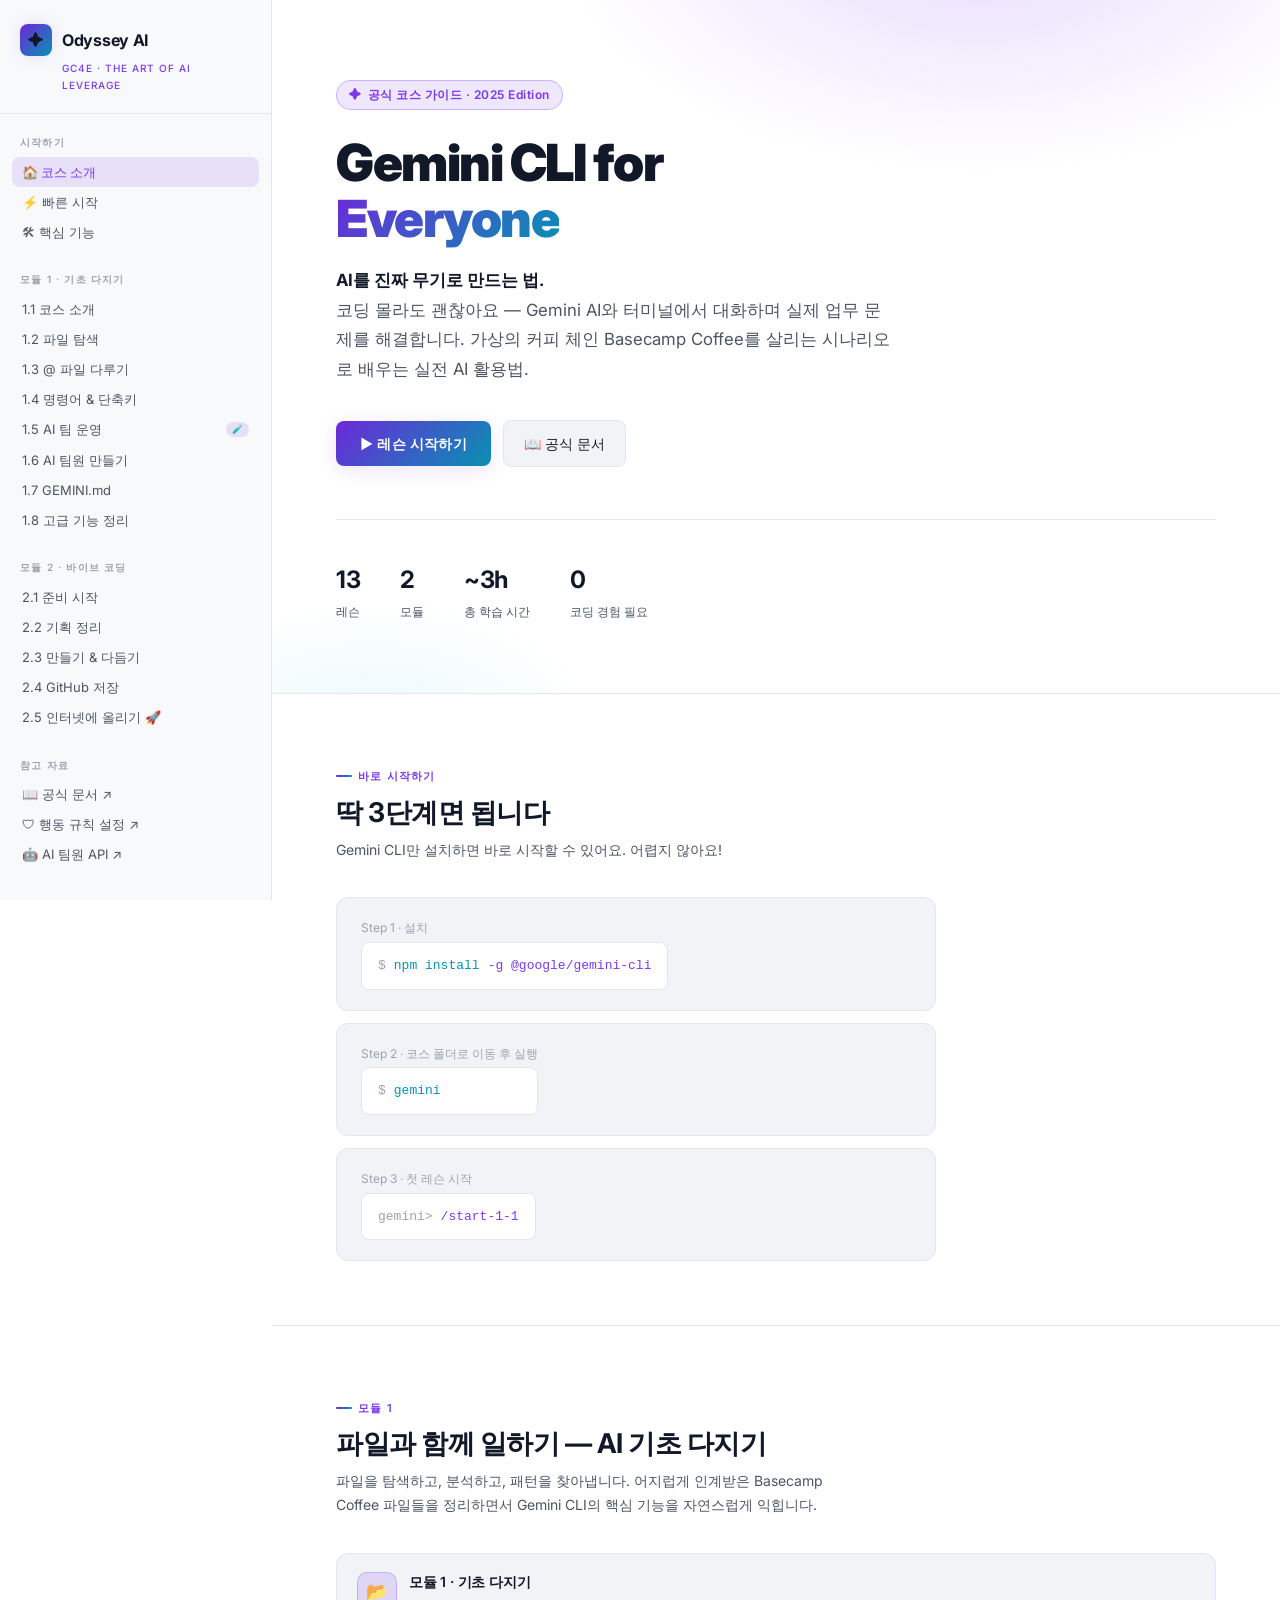
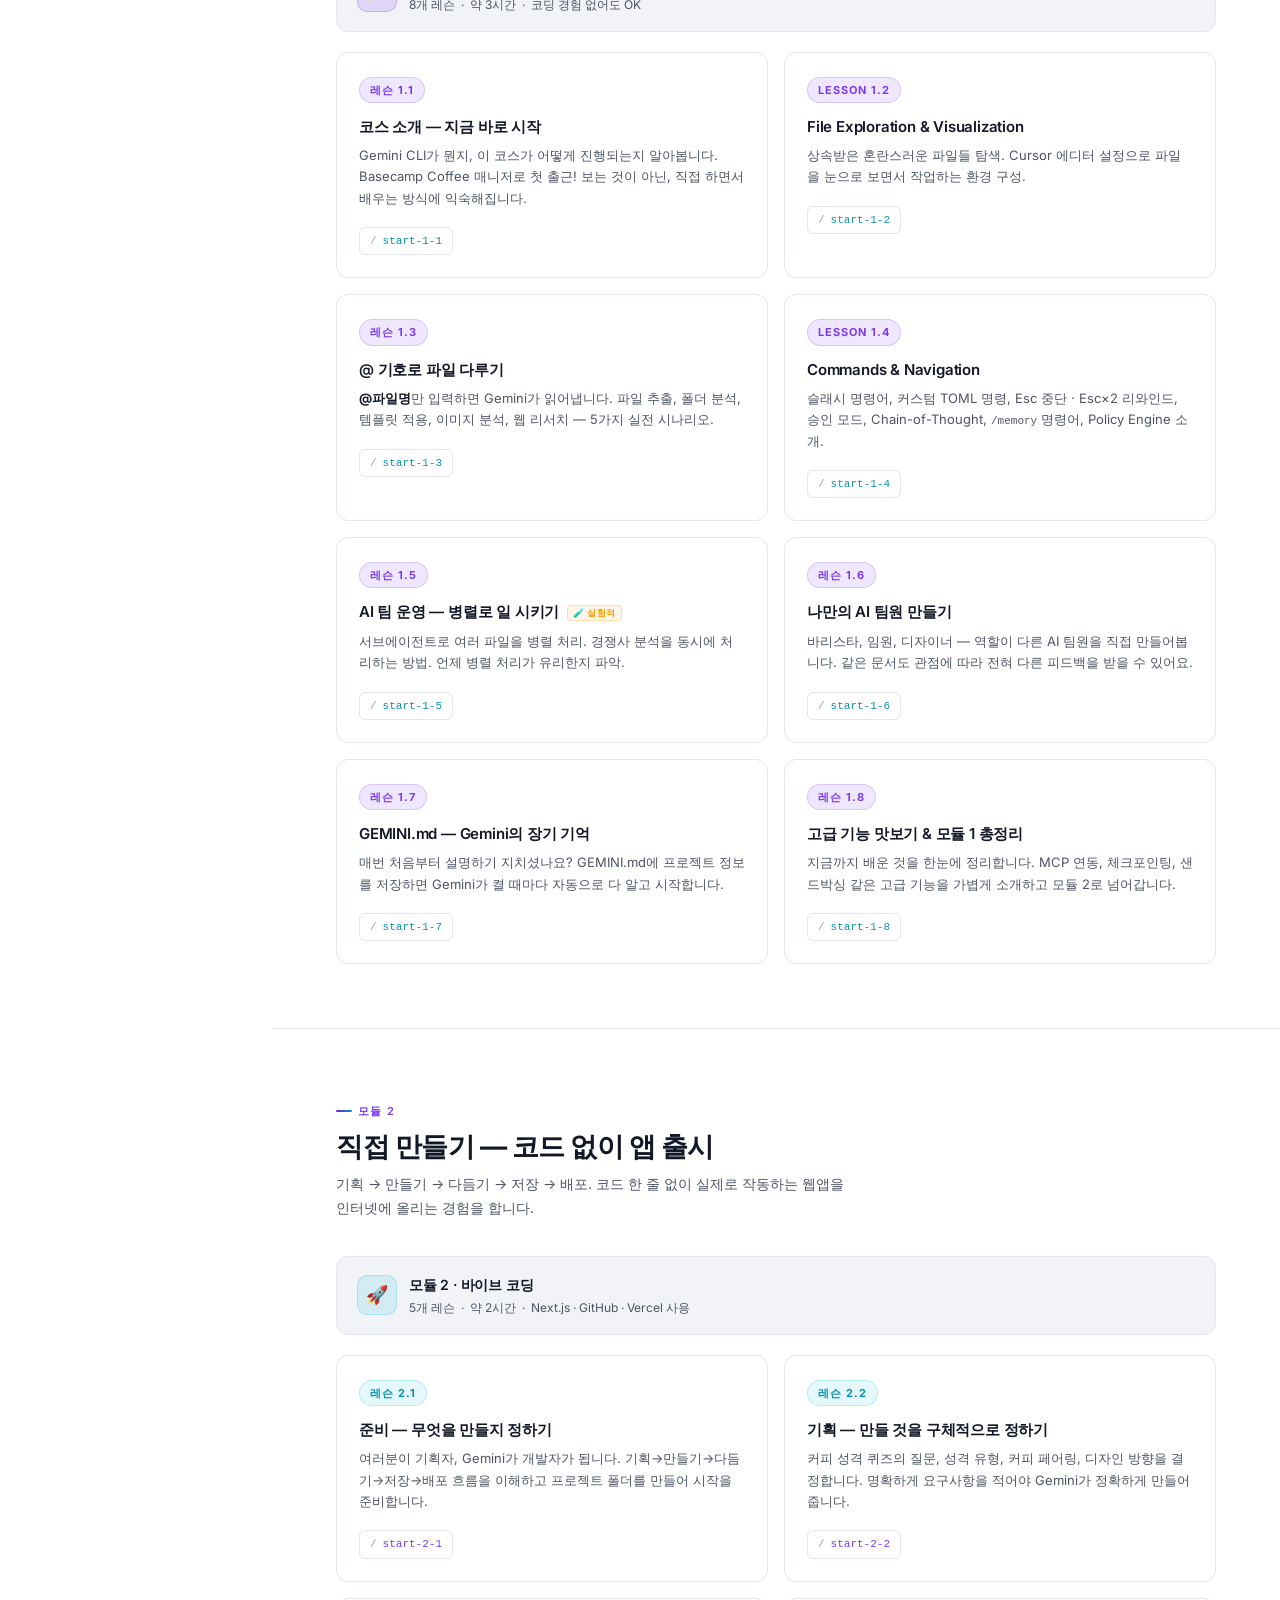
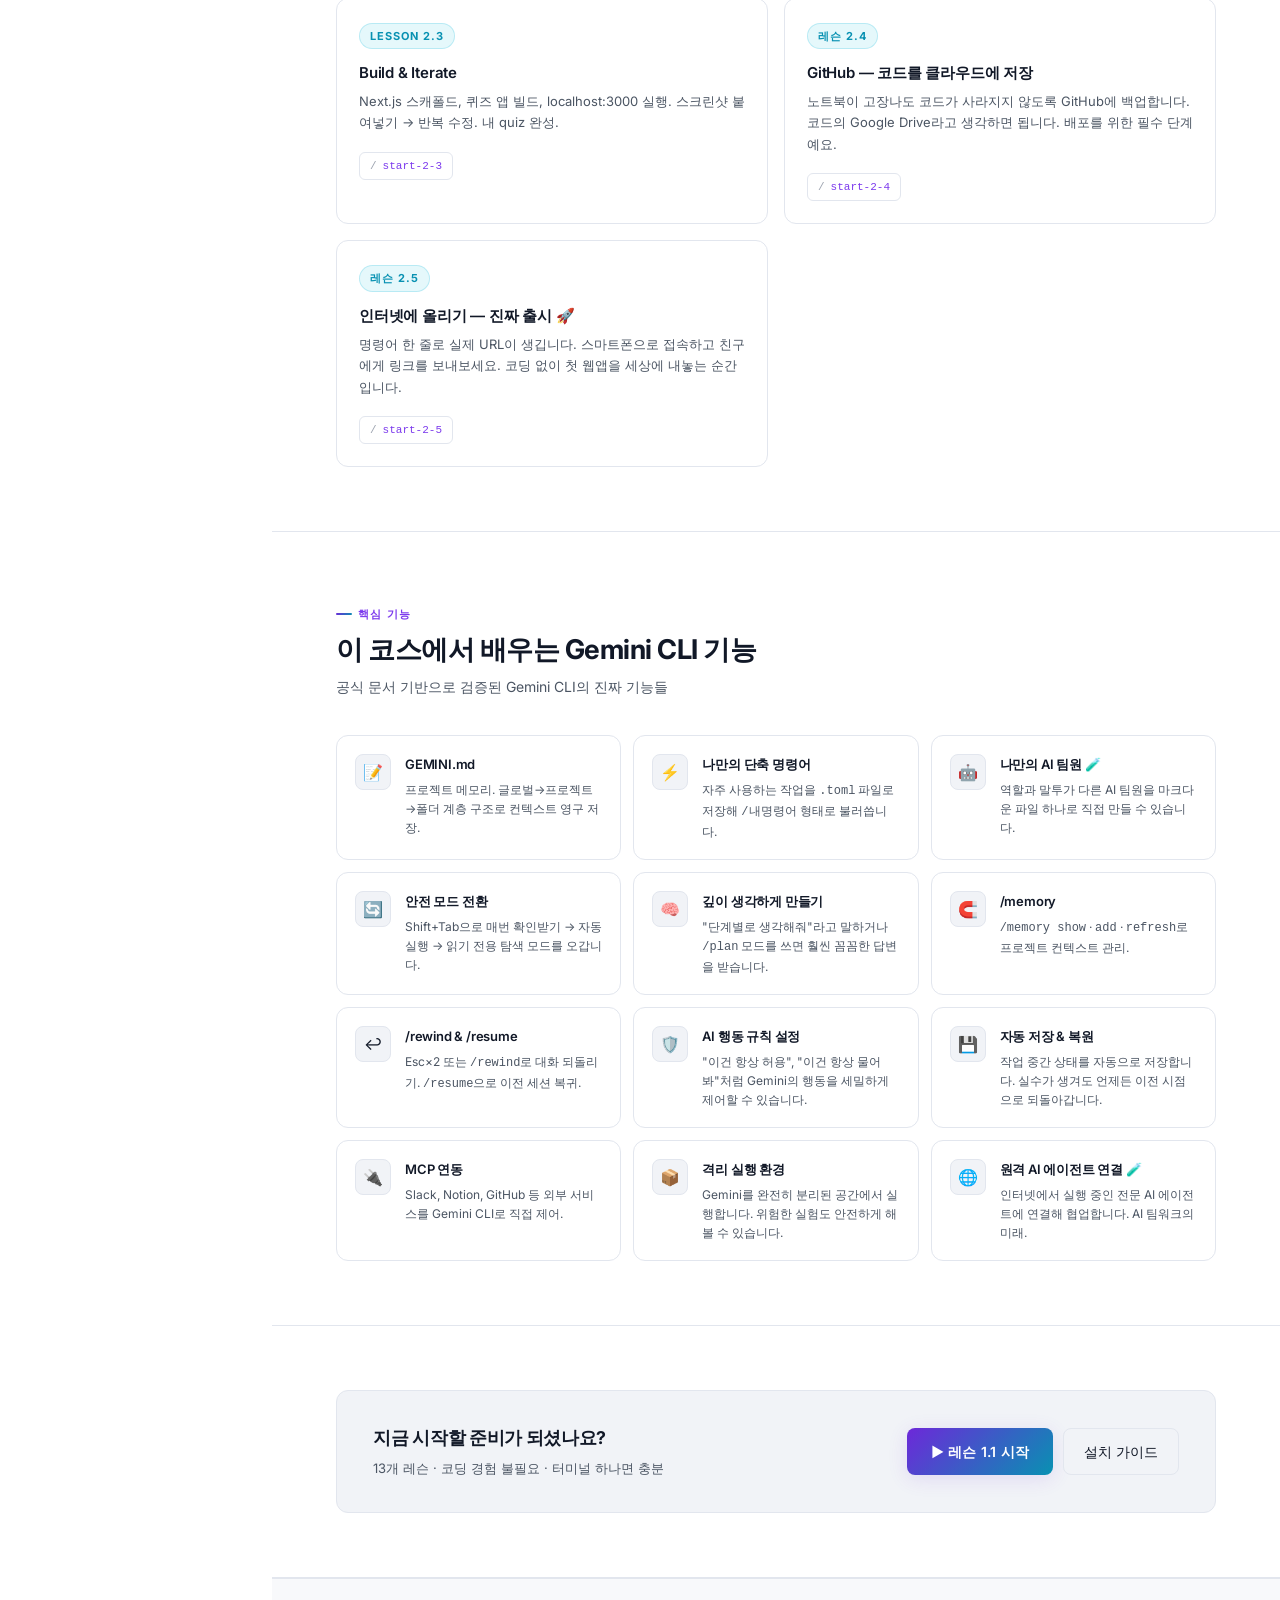
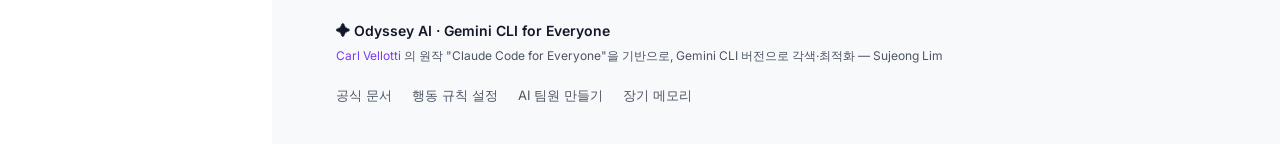
==== index.html @ 6ec5a3af "feat: Odyssey AI 사이트 초기 배포" ====
<!DOCTYPE html>
<html lang="ko">

<head>
  <meta charset="UTF-8" />
  <meta name="viewport" content="width=device-width, initial-scale=1.0" />
  <title>Odyssey AI | Gemini CLI for Everyone — The Art of AI Leverage</title>
  <meta name="description"
    content="Gemini CLI for Everyone (GC4E): The Art of AI Leverage. 비전공자를 위한 Gemini CLI 완전 정복 코스. 실제 시나리오로 배우는 AI 비즈니스 교육." />
  <meta property="og:title" content="Odyssey AI — Gemini CLI for Everyone" />
  <meta property="og:description" content="AI 레버리지의 기술. 13개 레슨으로 Gemini CLI 완전 정복." />
  <link rel="stylesheet" href="index.css" />
  <link rel="preconnect" href="https://fonts.googleapis.com" />
  <link rel="preconnect" href="https://fonts.gstatic.com" crossorigin />
  <link href="https://fonts.googleapis.com/css2?family=Inter:wght@300;400;500;600;700;800;900&display=swap"
    rel="stylesheet" />
</head>

<body>

  <!-- Scroll Progress Bar -->
  <div class="scroll-progress" id="scrollProgress"></div>

  <!-- Mobile Topbar -->
  <header class="topbar" id="topbar">
    <div class="logo-mark">
      <div class="logo-icon">✦</div>
      <span class="logo-text" style="font-size:14px;">Odyssey AI</span>
    </div>
    <button id="menuToggle" aria-label="메뉴 열기"
      style="background:none;border:none;color:var(--text-primary);font-size:20px;cursor:pointer;">☰</button>
  </header>

  <div class="layout">

    <!-- ─────────── SIDEBAR ─────────── -->
    <aside class="sidebar" id="sidebar">

      <div class="sidebar-logo">
        <div class="logo-mark">
          <div class="logo-icon">✦</div>
          <span class="logo-text">Odyssey AI</span>
        </div>
        <div class="logo-sub">GC4E · The Art of AI Leverage</div>
      </div>

      <nav class="sidebar-nav">

        <!-- Overview -->
        <div class="nav-section">
          <div class="nav-section-label">시작하기</div>
          <a class="nav-link active" href="#hero">🏠 코스 소개</a>
          <a class="nav-link" href="#quickstart">⚡ 빠른 시작</a>
          <a class="nav-link" href="#features">🛠 핵심 기능</a>
        </div>

        <div class="nav-section">
          <div class="nav-section-label">Module 1 · Foundations</div>
          <a class="nav-link" href="lessons/1-1-introduction.html">
            1.1 Introduction
          </a>
          <a class="nav-link" href="lessons/1-2-file-exploration.html">
            1.2 File Exploration
          </a>
          <a class="nav-link" href="lessons/1-3-working-with-files.html">
            1.3 Working with Files
          </a>
          <a class="nav-link" href="lessons/1-4-commands-navigation.html">
            1.4 Commands & Navigation
          </a>
          <a class="nav-link" href="lessons/1-5-agents.html">
            1.5 Agents <span class="nav-badge new">🧪</span>
          </a>
          <a class="nav-link" href="lessons/1-6-custom-subagents.html">
            1.6 Custom Sub-agents
          </a>
          <a class="nav-link" href="lessons/1-7-gemini-md.html">
            1.7 GEMINI.md
          </a>
          <a class="nav-link" href="lessons/1-8-power-features.html">
            1.8 Power Features
          </a>
        </div>

        <div class="nav-section">
          <div class="nav-section-label">Module 2 · Vibe Coding</div>
          <a class="nav-link" href="lessons/2-1-setup.html">
            2.1 Setup
          </a>
          <a class="nav-link" href="lessons/2-2-plan.html">
            2.2 Plan
          </a>
          <a class="nav-link" href="lessons/2-3-build-iterate.html">
            2.3 Build & Iterate
          </a>
          <a class="nav-link" href="lessons/2-4-github.html">
            2.4 GitHub
          </a>
          <a class="nav-link" href="lessons/2-5-go-live.html">
            2.5 Go Live 🚀
          </a>
        </div>

        <!-- Reference -->
        <div class="nav-section">
          <div class="nav-section-label">참고 자료</div>
          <a class="nav-link" href="https://geminicli.com/docs" target="_blank" rel="noopener">
            📖 공식 문서 ↗
          </a>
          <a class="nav-link" href="https://geminicli.com/docs/reference/policy-engine" target="_blank" rel="noopener">
            🛡 Policy Engine ↗
          </a>
          <a class="nav-link" href="https://geminicli.com/docs/core/subagents" target="_blank" rel="noopener">
            🤖 Subagents API ↗
          </a>
        </div>

      </nav>

      <div class="sidebar-footer">
        <a href="https://geminicli.com/docs" target="_blank" rel="noopener">
          <span>geminicli.com/docs</span>
          <span style="font-size:10px; opacity:0.5;">↗</span>
        </a>
      </div>

    </aside>

    <!-- ─────────── MAIN ─────────── -->
    <main class="main">

      <!-- ====== HERO ====== -->
      <section class="hero" id="hero">
        <div class="hero-bg" aria-hidden="true"></div>

        <div class="hero-eyebrow fade-up">
          <span>✦</span> 공식 코스 가이드 · 2025 Edition
        </div>

        <h1 class="hero-title fade-up fade-up-delay-1">
          Gemini CLI for<br />
          <span class="gradient">Everyone</span>
        </h1>

        <p class="hero-subtitle fade-up fade-up-delay-2">
          <strong style="color:var(--text-primary);">AI를 진짜 무기로 만드는 법.</strong><br />
          코딩 몰라도 괜찮아요 — Gemini AI와 터미널에서 대화하며 실제 업무 문제를 해결합니다.
          가상의 커피 체인 Basecamp Coffee를 살리는 시나리오로 배우는 실전 AI 활용법.
        </p>

        <div class="hero-cta fade-up fade-up-delay-3">
          <a href="#lesson-1-1" class="btn-primary" id="startBtn">
            ▶ 레슨 시작하기
          </a>
          <a href="https://geminicli.com/docs" target="_blank" class="btn-secondary">
            📖 공식 문서
          </a>
        </div>

        <div class="hero-stats fade-up fade-up-delay-3">
          <div class="stat">
            <span class="stat-value">13</span>
            <span class="stat-label">레슨</span>
          </div>
          <div class="stat">
            <span class="stat-value">2</span>
            <span class="stat-label">모듈</span>
          </div>
          <div class="stat">
            <span class="stat-value">~3h</span>
            <span class="stat-label">총 학습 시간</span>
          </div>
          <div class="stat">
            <span class="stat-value">0</span>
            <span class="stat-label">코딩 경험 필요</span>
          </div>
        </div>
      </section>

      <!-- ====== QUICK START ====== -->
      <section class="section" id="quickstart">
        <div class="section-header">
          <div class="section-eyebrow">바로 시작하기</div>
          <h2 class="section-title">딱 3단계면 됩니다</h2>
          <p class="section-desc">Gemini CLI만 설치하면 바로 시작할 수 있어요. 어렵지 않아요!</p>
        </div>

        <div style="display:flex; flex-direction:column; gap:12px; max-width:600px;">
          <div class="quickstart-banner" style="padding:20px 24px;">
            <div>
              <p style="font-size:12px; color:var(--text-faint); margin-bottom:4px;">Step 1 · 설치</p>
              <div class="terminal-cmd">
                <span class="prompt">$</span>
                <span class="cmd-text">npm install</span>
                <span class="cmd-arg">-g @google/gemini-cli</span>
              </div>
            </div>
          </div>
          <div class="quickstart-banner" style="padding:20px 24px;">
            <div>
              <p style="font-size:12px; color:var(--text-faint); margin-bottom:4px;">Step 2 · 코스 폴더로 이동 후 실행</p>
              <div class="terminal-cmd">
                <span class="prompt">$</span>
                <span class="cmd-text">gemini</span>
              </div>
            </div>
          </div>
          <div class="quickstart-banner" style="padding:20px 24px;">
            <div>
              <p style="font-size:12px; color:var(--text-faint); margin-bottom:4px;">Step 3 · 첫 레슨 시작</p>
              <div class="terminal-cmd">
                <span class="prompt">gemini&gt;</span>
                <span class="cmd-arg">/start-1-1</span>
              </div>
            </div>
          </div>
        </div>
      </section>

      <!-- ====== MODULE 1 ====== -->
      <section class="section" id="module-1">
        <div class="section-header">
          <div class="section-eyebrow">모듈 1</div>
          <h2 class="section-title">파일과 함께 일하기 — AI 기초 다지기</h2>
          <p class="section-desc">
            파일을 탐색하고, 분석하고, 패턴을 찾아냅니다. 어지럽게 인계받은 Basecamp Coffee 파일들을
            정리하면서 Gemini CLI의 핵심 기능을 자연스럽게 익힙니다.
          </p>
        </div>

        <!-- Module strip -->
        <div class="module-strip">
          <div class="module-icon m1">📂</div>
          <div class="module-info">
            <h3>모듈 1 · 기초 다지기</h3>
            <p>8개 레슨 &nbsp;·&nbsp; 약 3시간 &nbsp;·&nbsp; 코딩 경험 없어도 OK</p>
          </div>
        </div>

        <div class="cards-grid">

          <a class="lesson-card" href="lessons/1-1-introduction.html">
            <div class="card-number">레슨 1.1</div>
            <h3 class="card-title">코스 소개 — 지금 바로 시작</h3>
            <p class="card-desc">
              Gemini CLI가 뭔지, 이 코스가 어떻게 진행되는지 알아봅니다. Basecamp Coffee 매니저로 첫 출근!
              보는 것이 아닌, 직접 하면서 배우는 방식에 익숙해집니다.
            </p>
            <div class="card-command">
              <span style="color:var(--text-faint);">/</span>start-1-1
            </div>
          </a>

          <a class="lesson-card" href="lessons/1-2-file-exploration.html">
            <div class="card-number">LESSON 1.2</div>
            <h3 class="card-title">File Exploration & Visualization</h3>
            <p class="card-desc">
              상속받은 혼란스러운 파일들 탐색. Cursor 에디터 설정으로 파일을 눈으로 보면서 작업하는
              환경 구성.
            </p>
            <div class="card-command">
              <span style="color:var(--text-faint);">/</span>start-1-2
            </div>
          </a>

          <a class="lesson-card" href="lessons/1-3-working-with-files.html">
            <div class="card-number">레슨 1.3</div>
            <h3 class="card-title">@ 기호로 파일 다루기</h3>
            <p class="card-desc">
              <strong style="color:var(--text-primary);">@파일명</strong>만 입력하면 Gemini가 읽어냅니다.
              파일 추출, 폴더 분석, 템플릿 적용, 이미지 분석, 웹 리서치 — 5가지 실전 시나리오.
            </p>
            <div class="card-command">
              <span style="color:var(--text-faint);">/</span>start-1-3
            </div>
          </a>

          <a class="lesson-card" href="lessons/1-4-commands-navigation.html">
            <div class="card-number">LESSON 1.4</div>
            <h3 class="card-title">Commands & Navigation</h3>
            <p class="card-desc">
              슬래시 명령어, 커스텀 TOML 명령, Esc 중단 · Esc×2 리와인드, 승인 모드, Chain-of-Thought,
              <code style="font-size:11px;">/memory</code> 명령어, Policy Engine 소개.
            </p>
            <div class="card-command">
              <span style="color:var(--text-faint);">/</span>start-1-4
            </div>
          </a>

          <a class="lesson-card" href="lessons/1-5-agents.html">
            <div class="card-number">레슨 1.5</div>
            <h3 class="card-title">
              AI 팀 운영 — 병렬로 일 시키기
              <span class="badge-exp">🧪 실험적</span>
            </h3>
            <p class="card-desc">
              서브에이전트로 여러 파일을 병렬 처리. 경쟁사 분석을 동시에 처리하는 방법.
              언제 병렬 처리가 유리한지 파악.
            </p>
            <div class="card-command">
              <span style="color:var(--text-faint);">/</span>start-1-5
            </div>
          </a>

          <a class="lesson-card" href="lessons/1-6-custom-subagents.html">
            <div class="card-number">레슨 1.6</div>
            <h3 class="card-title">나만의 AI 팀원 만들기</h3>
            <p class="card-desc">
              바리스타, 임원, 디자이너 — 역할이 다른 AI 팀원을 직접 만들어봅니다.
              같은 문서도 관점에 따라 전혀 다른 피드백을 받을 수 있어요.
            </p>
            <div class="card-command">
              <span style="color:var(--text-faint);">/</span>start-1-6
            </div>
          </a>

          <a class="lesson-card" href="lessons/1-7-gemini-md.html">
            <div class="card-number">레슨 1.7</div>
            <h3 class="card-title">GEMINI.md — Gemini의 장기 기억</h3>
            <p class="card-desc">
              매번 처음부터 설명하기 지치셨나요? GEMINI.md에 프로젝트 정보를 저장하면
              Gemini가 켤 때마다 자동으로 다 알고 시작합니다.
            </p>
            <div class="card-command">
              <span style="color:var(--text-faint);">/</span>start-1-7
            </div>
          </a>

          <a class="lesson-card" href="lessons/1-8-power-features.html">
            <div class="card-number">레슨 1.8</div>
            <h3 class="card-title">고급 기능 맛보기 &amp; 모듈 1 총정리</h3>
            <p class="card-desc">
              지금까지 배운 것을 한눈에 정리합니다. MCP 연동, 체크포인팅, 샌드박싱 같은
              고급 기능을 가볍게 소개하고 모듈 2로 넘어갑니다.
            </p>
            <div class="card-command">
              <span style="color:var(--text-faint);">/</span>start-1-8
            </div>
          </a>

        </div>
      </section>

      <!-- ====== MODULE 2 ====== -->
      <section class="section" id="module-2">
        <div class="section-header">
          <div class="section-eyebrow">모듈 2</div>
          <h2 class="section-title">직접 만들기 — 코드 없이 앱 출시</h2>
          <p class="section-desc">
            기획 → 만들기 → 다듬기 → 저장 → 배포. 코드 한 줄 없이 실제로 작동하는
            웹앱을 인터넷에 올리는 경험을 합니다.
          </p>
        </div>

        <div class="module-strip">
          <div class="module-icon m2">🚀</div>
          <div class="module-info">
            <h3>모듈 2 · 바이브 코딩</h3>
            <p>5개 레슨 &nbsp;·&nbsp; 약 2시간 &nbsp;·&nbsp; Next.js · GitHub · Vercel 사용</p>
          </div>
        </div>

        <div class="cards-grid">

          <a class="lesson-card" href="lessons/2-1-setup.html">
            <div class="card-number"
              style="color:var(--accent2); background:rgba(6,182,212,0.1); border-color:rgba(6,182,212,0.2);">레슨 2.1
            </div>
            <h3 class="card-title">준비 — 무엇을 만들지 정하기</h3>
            <p class="card-desc">
              여러분이 기획자, Gemini가 개발자가 됩니다. 기획→만들기→다듬기→저장→배포 흐름을 이해하고
              프로젝트 폴더를 만들어 시작을 준비합니다.
            </p>
            <div class="card-command" style="color:var(--accent-light);">
              <span style="color:var(--text-faint);">/</span>start-2-1
            </div>
          </a>

          <a class="lesson-card" href="lessons/2-2-plan.html">
            <div class="card-number"
              style="color:var(--accent2); background:rgba(6,182,212,0.1); border-color:rgba(6,182,212,0.2);">레슨 2.2
            </div>
            <h3 class="card-title">기획 — 만들 것을 구체적으로 정하기</h3>
            <p class="card-desc">
              커피 성격 퀴즈의 질문, 성격 유형, 커피 페어링, 디자인 방향을 결정합니다.
              명확하게 요구사항을 적어야 Gemini가 정확하게 만들어줍니다.
            </p>
            <div class="card-command" style="color:var(--accent-light);">
              <span style="color:var(--text-faint);">/</span>start-2-2
            </div>
          </a>

          <a class="lesson-card" href="lessons/2-3-build-iterate.html">
            <div class="card-number"
              style="color:var(--accent2); background:rgba(6,182,212,0.1); border-color:rgba(6,182,212,0.2);">LESSON 2.3
            </div>
            <h3 class="card-title">Build & Iterate</h3>
            <p class="card-desc">
              Next.js 스캐폴드, 퀴즈 앱 빌드, localhost:3000 실행. 스크린샷 붙여넣기
              → 반복 수정. 내 quiz 완성.
            </p>
            <div class="card-command" style="color:var(--accent-light);">
              <span style="color:var(--text-faint);">/</span>start-2-3
            </div>
          </a>

          <a class="lesson-card" href="lessons/2-4-github.html">
            <div class="card-number"
              style="color:var(--accent2); background:rgba(6,182,212,0.1); border-color:rgba(6,182,212,0.2);">레슨 2.4
            </div>
            <h3 class="card-title">GitHub — 코드를 클라우드에 저장</h3>
            <p class="card-desc">
              노트북이 고장나도 코드가 사라지지 않도록 GitHub에 백업합니다.
              코드의 Google Drive라고 생각하면 됩니다. 배포를 위한 필수 단계예요.
            </p>
            <div class="card-command" style="color:var(--accent-light);">
              <span style="color:var(--text-faint);">/</span>start-2-4
            </div>
          </a>

          <a class="lesson-card" href="lessons/2-5-go-live.html">
            <div class="card-number"
              style="color:var(--accent2); background:rgba(6,182,212,0.1); border-color:rgba(6,182,212,0.2);">레슨 2.5
            </div>
            <h3 class="card-title">인터넷에 올리기 — 진짜 출시 🚀</h3>
            <p class="card-desc">
              명령어 한 줄로 실제 URL이 생깁니다. 스마트폰으로 접속하고 친구에게 링크를 보내보세요.
              코딩 없이 첫 웹앱을 세상에 내놓는 순간입니다.
            </p>
            <div class="card-command" style="color:var(--accent-light);">
              <span style="color:var(--text-faint);">/</span>start-2-5
            </div>
          </a>

        </div>
      </section>

      <!-- ====== KEY FEATURES ====== -->
      <section class="section" id="features">
        <div class="section-header">
          <div class="section-eyebrow">핵심 기능</div>
          <h2 class="section-title">이 코스에서 배우는 Gemini CLI 기능</h2>
          <p class="section-desc">공식 문서 기반으로 검증된 Gemini CLI의 진짜 기능들</p>
        </div>

        <div class="features-grid">
          <div class="feature-item">
            <div class="feature-icon">📝</div>
            <div class="feature-text">
              <h4>GEMINI.md</h4>
              <p>프로젝트 메모리. 글로벌→프로젝트→폴더 계층 구조로 컨텍스트 영구 저장.</p>
            </div>
          </div>
          <div class="feature-item">
            <div class="feature-icon">⚡</div>
            <div class="feature-text">
              <h4>나만의 단축 명령어</h4>
              <p>자주 사용하는 작업을 <code>.toml</code> 파일로 저장해 <code>/내명령어</code> 형태로 불러씁니다.</p>
            </div>
          </div>
          <div class="feature-item">
            <div class="feature-icon">🤖</div>
            <div class="feature-text">
              <h4>나만의 AI 팀원 🧪</h4>
              <p>역할과 말투가 다른 AI 팀원을 마크다운 파일 하나로 직접 만들 수 있습니다.</p>
            </div>
          </div>
          <div class="feature-item">
            <div class="feature-icon">🔄</div>
            <div class="feature-text">
              <h4>안전 모드 전환</h4>
              <p>Shift+Tab으로 매번 확인받기 → 자동 실행 → 읽기 전용 탐색 모드를 오갑니다.</p>
            </div>
          </div>
          <div class="feature-item">
            <div class="feature-icon">🧠</div>
            <div class="feature-text">
              <h4>깊이 생각하게 만들기</h4>
              <p>"단계별로 생각해줘"라고 말하거나 <code>/plan</code> 모드를 쓰면 훨씬 꼼꼼한 답변을 받습니다.</p>
            </div>
          </div>
          <div class="feature-item">
            <div class="feature-icon">🧲</div>
            <div class="feature-text">
              <h4>/memory</h4>
              <p><code>/memory show</code> · <code>add</code> · <code>refresh</code>로 프로젝트 컨텍스트 관리.</p>
            </div>
          </div>
          <div class="feature-item">
            <div class="feature-icon">↩️</div>
            <div class="feature-text">
              <h4>/rewind & /resume</h4>
              <p>Esc×2 또는 <code>/rewind</code>로 대화 되돌리기. <code>/resume</code>으로 이전 세션 복귀.</p>
            </div>
          </div>
          <div class="feature-item">
            <div class="feature-icon">🛡️</div>
            <div class="feature-text">
              <h4>AI 행동 규칙 설정</h4>
              <p>"이건 항상 허용", "이건 항상 물어봐"처럼 Gemini의 행동을 세밀하게 제어할 수 있습니다.</p>
            </div>
          </div>
          <div class="feature-item">
            <div class="feature-icon">💾</div>
            <div class="feature-text">
              <h4>자동 저장 &amp; 복원</h4>
              <p>작업 중간 상태를 자동으로 저장합니다. 실수가 생겨도 언제든 이전 시점으로 되돌아갑니다.</p>
            </div>
          </div>
          <div class="feature-item">
            <div class="feature-icon">🔌</div>
            <div class="feature-text">
              <h4>MCP 연동</h4>
              <p>Slack, Notion, GitHub 등 외부 서비스를 Gemini CLI로 직접 제어.</p>
            </div>
          </div>
          <div class="feature-item">
            <div class="feature-icon">📦</div>
            <div class="feature-text">
              <h4>격리 실행 환경</h4>
              <p>Gemini를 완전히 분리된 공간에서 실행합니다. 위험한 실험도 안전하게 해볼 수 있습니다.</p>
            </div>
          </div>
          <div class="feature-item">
            <div class="feature-icon">🌐</div>
            <div class="feature-text">
              <h4>원격 AI 에이전트 연결 🧪</h4>
              <p>인터넷에서 실행 중인 전문 AI 에이전트에 연결해 협업합니다. AI 팀워크의 미래.</p>
            </div>
          </div>
        </div>
      </section>

      <!-- ====== CTA ====== -->
      <section class="section">
        <div class="quickstart-banner">
          <div>
            <h3>지금 시작할 준비가 되셨나요?</h3>
            <p>13개 레슨 · 코딩 경험 불필요 · 터미널 하나면 충분</p>
          </div>
          <div style="display:flex; gap:10px; flex-wrap:wrap;">
            <a href="#lesson-1-1" class="btn-primary">▶ 레슨 1.1 시작</a>
            <a href="https://geminicli.com/docs/get-started" target="_blank" class="btn-secondary">설치 가이드</a>
          </div>
        </div>
      </section>

      <!-- ====== FOOTER ====== -->
      <footer class="footer">
        <div class="footer-content">
          <div>
            <div class="footer-brand">✦ Odyssey AI · Gemini CLI for Everyone</div>
            <div class="footer-attr">
              <a href="https://x.com/carlvellotti" target="_blank" rel="noopener">
                Carl Vellotti
              </a>의 원작 "Claude Code for Everyone"을 기반으로,
              Gemini CLI 버전으로 각색·최적화 — Sujeong Lim
            </div>
          </div>
          <div class="footer-links">
            <a href="https://geminicli.com/docs" target="_blank" rel="noopener">공식 문서</a>
            <a href="https://geminicli.com/docs/reference/policy-engine" target="_blank" rel="noopener">행동 규칙 설정</a>
            <a href="https://geminicli.com/docs/core/subagents" target="_blank" rel="noopener">AI 팀원 만들기</a>
            <a href="https://geminicli.com/docs/cli/gemini-md" target="_blank" rel="noopener">장기 메모리</a>
          </div>
        </div>
      </footer>

    </main><!-- /.main -->

  </div><!-- /.layout -->

  <script>
    // ── Scroll progress bar ──
    const progressBar = document.getElementById('scrollProgress');
    window.addEventListener('scroll', () => {
      const scrollTop = window.scrollY;
      const docHeight = document.documentElement.scrollHeight - window.innerHeight;
      const progress = docHeight > 0 ? scrollTop / docHeight : 0;
      progressBar.style.transform = `scaleX(${progress})`;
    }, { passive: true });

    // ── Sidebar active link on scroll ──
    const navLinks = document.querySelectorAll('.sidebar-nav .nav-link[href^="#"]');
    const sections = [];
    navLinks.forEach(link => {
      const id = link.getAttribute('href').slice(1);
      const el = document.getElementById(id);
      if (el) sections.push({ id, el, link });
    });

    const observer = new IntersectionObserver((entries) => {
      entries.forEach(entry => {
        if (entry.isIntersecting) {
          navLinks.forEach(l => l.classList.remove('active'));
          const found = sections.find(s => s.id === entry.target.id);
          if (found) found.link.classList.add('active');
        }
      });
    }, { rootMargin: '-30% 0px -60% 0px' });

    sections.forEach(({ el }) => observer.observe(el));

    // ── Mobile sidebar toggle ──
    const menuToggle = document.getElementById('menuToggle');
    const sidebar = document.getElementById('sidebar');

    if (menuToggle && sidebar) {
      menuToggle.addEventListener('click', () => {
        sidebar.classList.toggle('open');
        menuToggle.textContent = sidebar.classList.contains('open') ? '✕' : '☰';
      });

      // Close sidebar when a nav link is clicked on mobile
      sidebar.querySelectorAll('.nav-link').forEach(link => {
        link.addEventListener('click', () => {
          if (window.innerWidth <= 768) {
            sidebar.classList.remove('open');
            menuToggle.textContent = '☰';
          }
        });
      });

      // Close sidebar on outside click (mobile)
      document.addEventListener('click', (e) => {
        if (window.innerWidth <= 768 &&
          !sidebar.contains(e.target) &&
          e.target !== menuToggle) {
          sidebar.classList.remove('open');
          menuToggle.textContent = '☰';
        }
      });
    }

    // ── Smooth scroll for anchor links ──
    document.querySelectorAll('a[href^="#"]').forEach(anchor => {
      anchor.addEventListener('click', function (e) {
        e.preventDefault();
        const target = document.getElementById(this.getAttribute('href').slice(1));
        if (target) {
          target.scrollIntoView({ behavior: 'smooth', block: 'start' });
        }
      });
    });

    // ── Lesson card click → start command hint ──
    document.querySelectorAll('.lesson-card').forEach(card => {
      card.addEventListener('click', (e) => {
        if (e.target.closest('a') && !e.target.classList.contains('lesson-card')) return;
        const cmd = card.querySelector('.card-command');
        if (!cmd) return;
        const original = cmd.textContent.trim();
        cmd.style.color = 'var(--accent-light)';
        cmd.style.borderColor = 'rgba(167,139,250,0.4)';
        setTimeout(() => {
          cmd.style.color = '';
          cmd.style.borderColor = '';
        }, 600);
      });
    });
  </script>
  <script src="nav.js"></script>

</body>

</html>
---- index.css ----
/* ===========================================
   ODYSSEY AI — Design System
   Gemini CLI for Everyone (GC4E)
   =========================================== */

@import url('https://fonts.googleapis.com/css2?family=Inter:wght@300;400;500;600;700;800;900&display=swap');

/* ── Tokens ──────────────────────────────── */
:root {
  --bg-base: #ffffff;
  --bg-surface: #f8f9fb;
  --bg-elevated: #f1f3f7;
  --bg-card: #ffffff;
  --border: #e2e6ee;
  --border-hover: rgba(109, 40, 217, 0.4);

  --accent: #6d28d9;
  --accent-glow: rgba(109, 40, 217, 0.12);
  --accent-light: #7c3aed;
  --accent2: #0891b2;
  --accent2-glow: rgba(8, 145, 178, 0.12);

  --text-primary: #111827;
  --text-muted: #4b5563;
  --text-faint: #9ca3af;

  --gradient-hero: linear-gradient(135deg, #6d28d9 0%, #0891b2 100%);
  --gradient-card: linear-gradient(135deg, rgba(109, 40, 217, 0.05) 0%, rgba(8, 145, 178, 0.03) 100%);

  --sidebar-w: 272px;
  --radius: 12px;
  --radius-sm: 8px;
  --shadow: 0 4px 24px rgba(0, 0, 0, 0.08);
  --shadow-card: 0 2px 12px rgba(0, 0, 0, 0.06);

  --font: 'Inter', -apple-system, BlinkMacSystemFont, sans-serif;
  --mono: 'Fira Code', 'Consolas', monospace;
}

/* ── Reset ───────────────────────────────── */
*,
*::before,
*::after {
  box-sizing: border-box;
  margin: 0;
  padding: 0;
}

html {
  scroll-behavior: smooth;
}

body {
  font-family: var(--font);
  background: var(--bg-base);
  color: var(--text-primary);
  line-height: 1.65;
  -webkit-font-smoothing: antialiased;
}

a {
  color: inherit;
  text-decoration: none;
}

img {
  display: block;
  max-width: 100%;
}

/* ── Layout ──────────────────────────────── */
.layout {
  display: flex;
  min-height: 100vh;
}

/* ── Sidebar ─────────────────────────────── */
.sidebar {
  position: fixed;
  top: 0;
  left: 0;
  width: var(--sidebar-w);
  height: 100vh;
  overflow-y: auto;
  background: var(--bg-surface);
  border-right: 1px solid var(--border);
  padding: 0 0 40px;
  z-index: 100;
  scrollbar-width: thin;
  scrollbar-color: var(--accent) transparent;
  display: flex;
  flex-direction: column;
}

.sidebar::-webkit-scrollbar {
  width: 4px;
}

.sidebar::-webkit-scrollbar-track {
  background: transparent;
}

.sidebar::-webkit-scrollbar-thumb {
  background: var(--accent);
  border-radius: 4px;
}

/* Sidebar Logo */
.sidebar-logo {
  padding: 24px 20px 20px;
  border-bottom: 1px solid var(--border);
  position: sticky;
  top: 0;
  background: var(--bg-surface);
  z-index: 2;
}

.logo-mark {
  display: flex;
  align-items: center;
  gap: 10px;
  margin-bottom: 4px;
}

.logo-icon {
  width: 32px;
  height: 32px;
  border-radius: 8px;
  background: var(--gradient-hero);
  display: flex;
  align-items: center;
  justify-content: center;
  font-size: 16px;
  flex-shrink: 0;
  box-shadow: 0 0 16px var(--accent-glow);
}

.logo-text {
  font-size: 16px;
  font-weight: 700;
  color: var(--text-primary);
  letter-spacing: -0.3px;
}

.logo-sub {
  font-size: 10px;
  font-weight: 500;
  color: var(--accent-light);
  letter-spacing: 1px;
  text-transform: uppercase;
  margin-left: 42px;
}

/* Sidebar Nav */
.sidebar-nav {
  padding: 20px 12px;
  flex: 1;
}

.nav-section {
  margin-bottom: 24px;
}

.nav-section-label {
  font-size: 10px;
  font-weight: 600;
  letter-spacing: 1.2px;
  text-transform: uppercase;
  color: var(--text-faint);
  padding: 0 8px;
  margin-bottom: 6px;
}

.nav-link {
  display: flex;
  align-items: center;
  gap: 8px;
  padding: 6px 10px;
  border-radius: var(--radius-sm);
  font-size: 13px;
  font-weight: 400;
  color: var(--text-muted);
  transition: all 0.2s ease;
  cursor: pointer;
  line-height: 1.4;
}

.nav-link:hover {
  background: var(--bg-elevated);
  color: var(--text-primary);
}

.nav-link.active {
  background: var(--accent-glow);
  color: var(--accent-light);
  font-weight: 500;
}

.nav-badge {
  font-size: 10px;
  font-weight: 600;
  padding: 1px 6px;
  border-radius: 20px;
  background: var(--bg-elevated);
  color: var(--text-faint);
  margin-left: auto;
  flex-shrink: 0;
}

.nav-badge.new {
  background: var(--accent-glow);
  color: var(--accent-light);
}

/* Sidebar Footer */
.sidebar-footer {
  padding: 16px 20px;
  border-top: 1px solid var(--border);
  margin-top: auto;
}

.sidebar-footer a {
  display: flex;
  align-items: center;
  gap: 6px;
  font-size: 12px;
  color: var(--text-faint);
  transition: color 0.2s;
}

.sidebar-footer a:hover {
  color: var(--accent-light);
}

/* ── Main Content ────────────────────────── */
.main {
  margin-left: var(--sidebar-w);
  flex: 1;
  min-height: 100vh;
}

/* ── Hero ────────────────────────────────── */
.hero {
  position: relative;
  padding: 80px 64px 72px;
  overflow: hidden;
  border-bottom: 1px solid var(--border);
}

.hero-bg {
  position: absolute;
  inset: 0;
  background:
    radial-gradient(ellipse 60% 50% at 70% -10%, rgba(124, 58, 237, 0.18) 0%, transparent 70%),
    radial-gradient(ellipse 40% 40% at 10% 110%, rgba(6, 182, 212, 0.1) 0%, transparent 60%);
  pointer-events: none;
}

.hero-eyebrow {
  display: inline-flex;
  align-items: center;
  gap: 6px;
  background: rgba(124, 58, 237, 0.12);
  border: 1px solid rgba(124, 58, 237, 0.3);
  border-radius: 20px;
  padding: 4px 12px;
  font-size: 12px;
  font-weight: 600;
  color: var(--accent-light);
  letter-spacing: 0.5px;
  margin-bottom: 24px;
}

.hero-title {
  font-size: clamp(2.4rem, 4vw, 3.6rem);
  font-weight: 900;
  line-height: 1.1;
  letter-spacing: -1.5px;
  margin-bottom: 20px;
  max-width: 700px;
}

.hero-title .gradient {
  background: var(--gradient-hero);
  -webkit-background-clip: text;
  -webkit-text-fill-color: transparent;
  background-clip: text;
}

.hero-subtitle {
  font-size: 1.05rem;
  color: var(--text-muted);
  max-width: 560px;
  line-height: 1.75;
  margin-bottom: 36px;
}

.hero-cta {
  display: flex;
  align-items: center;
  gap: 12px;
  flex-wrap: wrap;
}

.btn-primary {
  display: inline-flex;
  align-items: center;
  gap: 8px;
  background: var(--gradient-hero);
  color: #fff;
  padding: 11px 24px;
  border-radius: var(--radius-sm);
  font-size: 14px;
  font-weight: 600;
  transition: all 0.25s ease;
  box-shadow: 0 4px 20px var(--accent-glow);
  border: none;
  cursor: pointer;
  letter-spacing: 0.2px;
}

.btn-primary:hover {
  transform: translateY(-2px);
  box-shadow: 0 8px 32px var(--accent-glow);
  filter: brightness(1.1);
}

.btn-secondary {
  display: inline-flex;
  align-items: center;
  gap: 8px;
  background: var(--bg-elevated);
  border: 1px solid var(--border);
  color: var(--text-primary);
  padding: 11px 20px;
  border-radius: var(--radius-sm);
  font-size: 14px;
  font-weight: 500;
  transition: all 0.25s ease;
  cursor: pointer;
}

.btn-secondary:hover {
  background: var(--bg-card);
  border-color: var(--accent);
  color: var(--accent-light);
}

/* Hero stats */
.hero-stats {
  display: flex;
  gap: 40px;
  margin-top: 52px;
  padding-top: 40px;
  border-top: 1px solid var(--border);
  flex-wrap: wrap;
}

.stat {
  display: flex;
  flex-direction: column;
  gap: 2px;
}

.stat-value {
  font-size: 1.5rem;
  font-weight: 700;
  color: var(--text-primary);
  letter-spacing: -0.5px;
}

.stat-label {
  font-size: 12px;
  color: var(--text-muted);
  font-weight: 400;
}

/* ── Section ─────────────────────────────── */
.section {
  padding: 64px;
  border-bottom: 1px solid var(--border);
}

.section:last-child {
  border-bottom: none;
}

.section-header {
  margin-bottom: 36px;
}

.section-eyebrow {
  display: inline-flex;
  align-items: center;
  gap: 6px;
  font-size: 11px;
  font-weight: 600;
  letter-spacing: 1.2px;
  text-transform: uppercase;
  color: var(--accent-light);
  margin-bottom: 10px;
}

.section-eyebrow::before {
  content: '';
  display: inline-block;
  width: 16px;
  height: 2px;
  background: var(--gradient-hero);
  border-radius: 2px;
}

.section-title {
  font-size: 1.7rem;
  font-weight: 700;
  letter-spacing: -0.5px;
  color: var(--text-primary);
  margin-bottom: 8px;
  line-height: 1.25;
}

.section-desc {
  font-size: 14px;
  color: var(--text-muted);
  max-width: 520px;
  line-height: 1.7;
}

/* ── Lesson Cards Grid ───────────────────── */
.cards-grid {
  display: grid;
  grid-template-columns: repeat(auto-fill, minmax(300px, 1fr));
  gap: 16px;
}

.lesson-card {
  position: relative;
  background: var(--bg-card);
  border: 1px solid var(--border);
  border-radius: var(--radius);
  padding: 22px;
  cursor: pointer;
  transition: all 0.3s cubic-bezier(0.16, 1, 0.3, 1);
  overflow: hidden;
  text-decoration: none;
  display: block;
}

.lesson-card::before {
  content: '';
  position: absolute;
  inset: 0;
  background: var(--gradient-card);
  opacity: 0;
  transition: opacity 0.3s ease;
}

.lesson-card::after {
  content: '';
  position: absolute;
  top: 0;
  left: 0;
  right: 0;
  height: 2px;
  background: var(--gradient-hero);
  opacity: 0;
  transition: opacity 0.3s ease;
}

.lesson-card:hover {
  border-color: var(--border-hover);
  transform: translateY(-3px);
  box-shadow: 0 12px 32px rgba(0, 0, 0, 0.4), 0 0 0 1px rgba(124, 58, 237, 0.2);
}

.lesson-card:hover::before {
  opacity: 1;
}

.lesson-card:hover::after {
  opacity: 1;
}

.card-number {
  display: inline-flex;
  align-items: center;
  gap: 6px;
  font-size: 11px;
  font-weight: 700;
  letter-spacing: 1px;
  color: var(--accent-light);
  background: rgba(124, 58, 237, 0.12);
  border: 1px solid rgba(124, 58, 237, 0.2);
  border-radius: 20px;
  padding: 3px 10px;
  margin-bottom: 14px;
}

.card-title {
  font-size: 15px;
  font-weight: 600;
  color: var(--text-primary);
  margin-bottom: 8px;
  line-height: 1.35;
  letter-spacing: -0.2px;
}

.card-desc {
  font-size: 13px;
  color: var(--text-muted);
  line-height: 1.65;
  margin-bottom: 16px;
}

.card-command {
  display: inline-flex;
  align-items: center;
  gap: 6px;
  background: var(--bg-base);
  border: 1px solid var(--border);
  border-radius: 6px;
  padding: 4px 10px;
  font-family: var(--mono);
  font-size: 11px;
  color: var(--accent2);
  transition: all 0.2s;
}

.lesson-card:hover .card-command {
  border-color: rgba(6, 182, 212, 0.3);
  background: rgba(6, 182, 212, 0.05);
}

/* Module header strip */
.module-strip {
  display: flex;
  align-items: center;
  gap: 12px;
  background: var(--bg-elevated);
  border: 1px solid var(--border);
  border-radius: var(--radius);
  padding: 16px 20px;
  margin-bottom: 20px;
}

.module-icon {
  width: 40px;
  height: 40px;
  border-radius: 10px;
  display: flex;
  align-items: center;
  justify-content: center;
  font-size: 18px;
  flex-shrink: 0;
}

.module-icon.m1 {
  background: rgba(124, 58, 237, 0.15);
  border: 1px solid rgba(124, 58, 237, 0.25);
}

.module-icon.m2 {
  background: rgba(6, 182, 212, 0.12);
  border: 1px solid rgba(6, 182, 212, 0.2);
}

.module-info h3 {
  font-size: 14px;
  font-weight: 600;
  color: var(--text-primary);
  letter-spacing: -0.2px;
}

.module-info p {
  font-size: 12px;
  color: var(--text-muted);
  margin-top: 2px;
}

/* ── Features ────────────────────────────── */
.features-grid {
  display: grid;
  grid-template-columns: repeat(auto-fill, minmax(240px, 1fr));
  gap: 12px;
}

.feature-item {
  display: flex;
  align-items: flex-start;
  gap: 14px;
  background: var(--bg-card);
  border: 1px solid var(--border);
  border-radius: var(--radius);
  padding: 18px;
  transition: all 0.25s ease;
}

.feature-item:hover {
  border-color: rgba(124, 58, 237, 0.3);
  background: var(--bg-elevated);
}

.feature-icon {
  width: 36px;
  height: 36px;
  border-radius: 8px;
  background: var(--bg-elevated);
  border: 1px solid var(--border);
  display: flex;
  align-items: center;
  justify-content: center;
  font-size: 16px;
  flex-shrink: 0;
}

.feature-text h4 {
  font-size: 13px;
  font-weight: 600;
  color: var(--text-primary);
  margin-bottom: 4px;
  letter-spacing: -0.2px;
}

.feature-text p {
  font-size: 12px;
  color: var(--text-muted);
  line-height: 1.6;
}

/* ── Quick Start Banner ──────────────────── */
.quickstart-banner {
  background: var(--bg-elevated);
  border: 1px solid var(--border);
  border-radius: var(--radius);
  padding: 32px 36px;
  display: flex;
  align-items: center;
  justify-content: space-between;
  gap: 24px;
  flex-wrap: wrap;
}

.quickstart-banner h3 {
  font-size: 1.1rem;
  font-weight: 700;
  color: var(--text-primary);
  letter-spacing: -0.3px;
  margin-bottom: 6px;
}

.quickstart-banner p {
  font-size: 13px;
  color: var(--text-muted);
}

.terminal-cmd {
  display: flex;
  align-items: center;
  gap: 12px;
  background: var(--bg-base);
  border: 1px solid var(--border);
  border-radius: var(--radius-sm);
  padding: 12px 16px;
  font-family: var(--mono);
  font-size: 13px;
  flex-shrink: 0;
  flex-wrap: wrap;
  gap: 8px;
}

.terminal-cmd .prompt {
  color: var(--text-faint);
}

.terminal-cmd .cmd-text {
  color: var(--accent2);
}

.terminal-cmd .cmd-arg {
  color: var(--accent-light);
}

/* ── Footer ──────────────────────────────── */
.footer {
  padding: 40px 64px;
  background: var(--bg-surface);
  border-top: 1px solid var(--border);
}

.footer-content {
  display: flex;
  justify-content: space-between;
  align-items: center;
  flex-wrap: wrap;
  gap: 20px;
}

.footer-brand {
  font-size: 14px;
  font-weight: 600;
  color: var(--text-primary);
  margin-bottom: 4px;
}

.footer-attr {
  font-size: 12px;
  color: var(--text-muted);
}

.footer-attr a {
  color: var(--accent-light);
  transition: opacity 0.2s;
}

.footer-attr a:hover {
  opacity: 0.8;
}

.footer-links {
  display: flex;
  gap: 20px;
  flex-wrap: wrap;
}

.footer-links a {
  font-size: 13px;
  color: var(--text-muted);
  transition: color 0.2s;
}

.footer-links a:hover {
  color: var(--accent-light);
}

/* ── Topbar (mobile) ─────────────────────── */
.topbar {
  display: none;
  align-items: center;
  justify-content: space-between;
  padding: 14px 20px;
  background: var(--bg-surface);
  border-bottom: 1px solid var(--border);
  position: sticky;
  top: 0;
  z-index: 200;
}

/* ── Responsive ──────────────────────────── */
@media (max-width: 1024px) {
  .hero {
    padding: 56px 40px 56px;
  }

  .section {
    padding: 48px 40px;
  }

  .footer {
    padding: 32px 40px;
  }
}

@media (max-width: 768px) {
  .sidebar {
    transform: translateX(-100%);
    transition: transform 0.3s ease;
  }

  .sidebar.open {
    transform: translateX(0);
  }

  .main {
    margin-left: 0;
  }

  .topbar {
    display: flex;
  }

  .hero {
    padding: 40px 24px;
  }

  .hero-title {
    font-size: 2rem;
  }

  .section {
    padding: 40px 24px;
  }

  .footer {
    padding: 28px 24px;
  }

  .footer-content {
    flex-direction: column;
    align-items: flex-start;
  }

  .hero-stats {
    gap: 24px;
  }

  .quickstart-banner {
    flex-direction: column;
    align-items: flex-start;
  }

  .terminal-cmd {
    width: 100%;
  }

  .sidebar {
    box-shadow: 4px 0 24px rgba(0, 0, 0, 0.6);
  }
}

/* ── Scroll Indicator ────────────────────── */
.scroll-progress {
  position: fixed;
  top: 0;
  left: var(--sidebar-w);
  right: 0;
  height: 2px;
  background: var(--gradient-hero);
  transform-origin: left;
  transform: scaleX(0);
  z-index: 999;
  transition: transform 0.1s linear;
}

@media (max-width: 768px) {
  .scroll-progress {
    left: 0;
  }
}

/* ── Fade-in animation ───────────────────── */
@keyframes fadeUp {
  from {
    opacity: 0;
    transform: translateY(20px);
  }

  to {
    opacity: 1;
    transform: translateY(0);
  }
}

.fade-up {
  animation: fadeUp 0.6s cubic-bezier(0.16, 1, 0.3, 1) both;
}

.fade-up-delay-1 {
  animation-delay: 0.1s;
}

.fade-up-delay-2 {
  animation-delay: 0.2s;
}

.fade-up-delay-3 {
  animation-delay: 0.3s;
}

/* ── Tooltip ─────────────────────────────── */
[data-tooltip] {
  position: relative;
}

[data-tooltip]::after {
  content: attr(data-tooltip);
  position: absolute;
  left: 100%;
  top: 50%;
  transform: translateY(-50%);
  margin-left: 8px;
  background: var(--bg-elevated);
  border: 1px solid var(--border);
  border-radius: 6px;
  padding: 4px 8px;
  font-size: 11px;
  color: var(--text-muted);
  white-space: nowrap;
  opacity: 0;
  pointer-events: none;
  transition: opacity 0.2s;
}

[data-tooltip]:hover::after {
  opacity: 1;
}

/* ── Experimental badge ──────────────────── */
.badge-exp {
  display: inline-flex;
  align-items: center;
  gap: 3px;
  font-size: 9px;
  font-weight: 700;
  letter-spacing: 0.5px;
  text-transform: uppercase;
  color: #f59e0b;
  background: rgba(245, 158, 11, 0.1);
  border: 1px solid rgba(245, 158, 11, 0.25);
  border-radius: 4px;
  padding: 1px 5px;
  vertical-align: middle;
  margin-left: 4px;
}
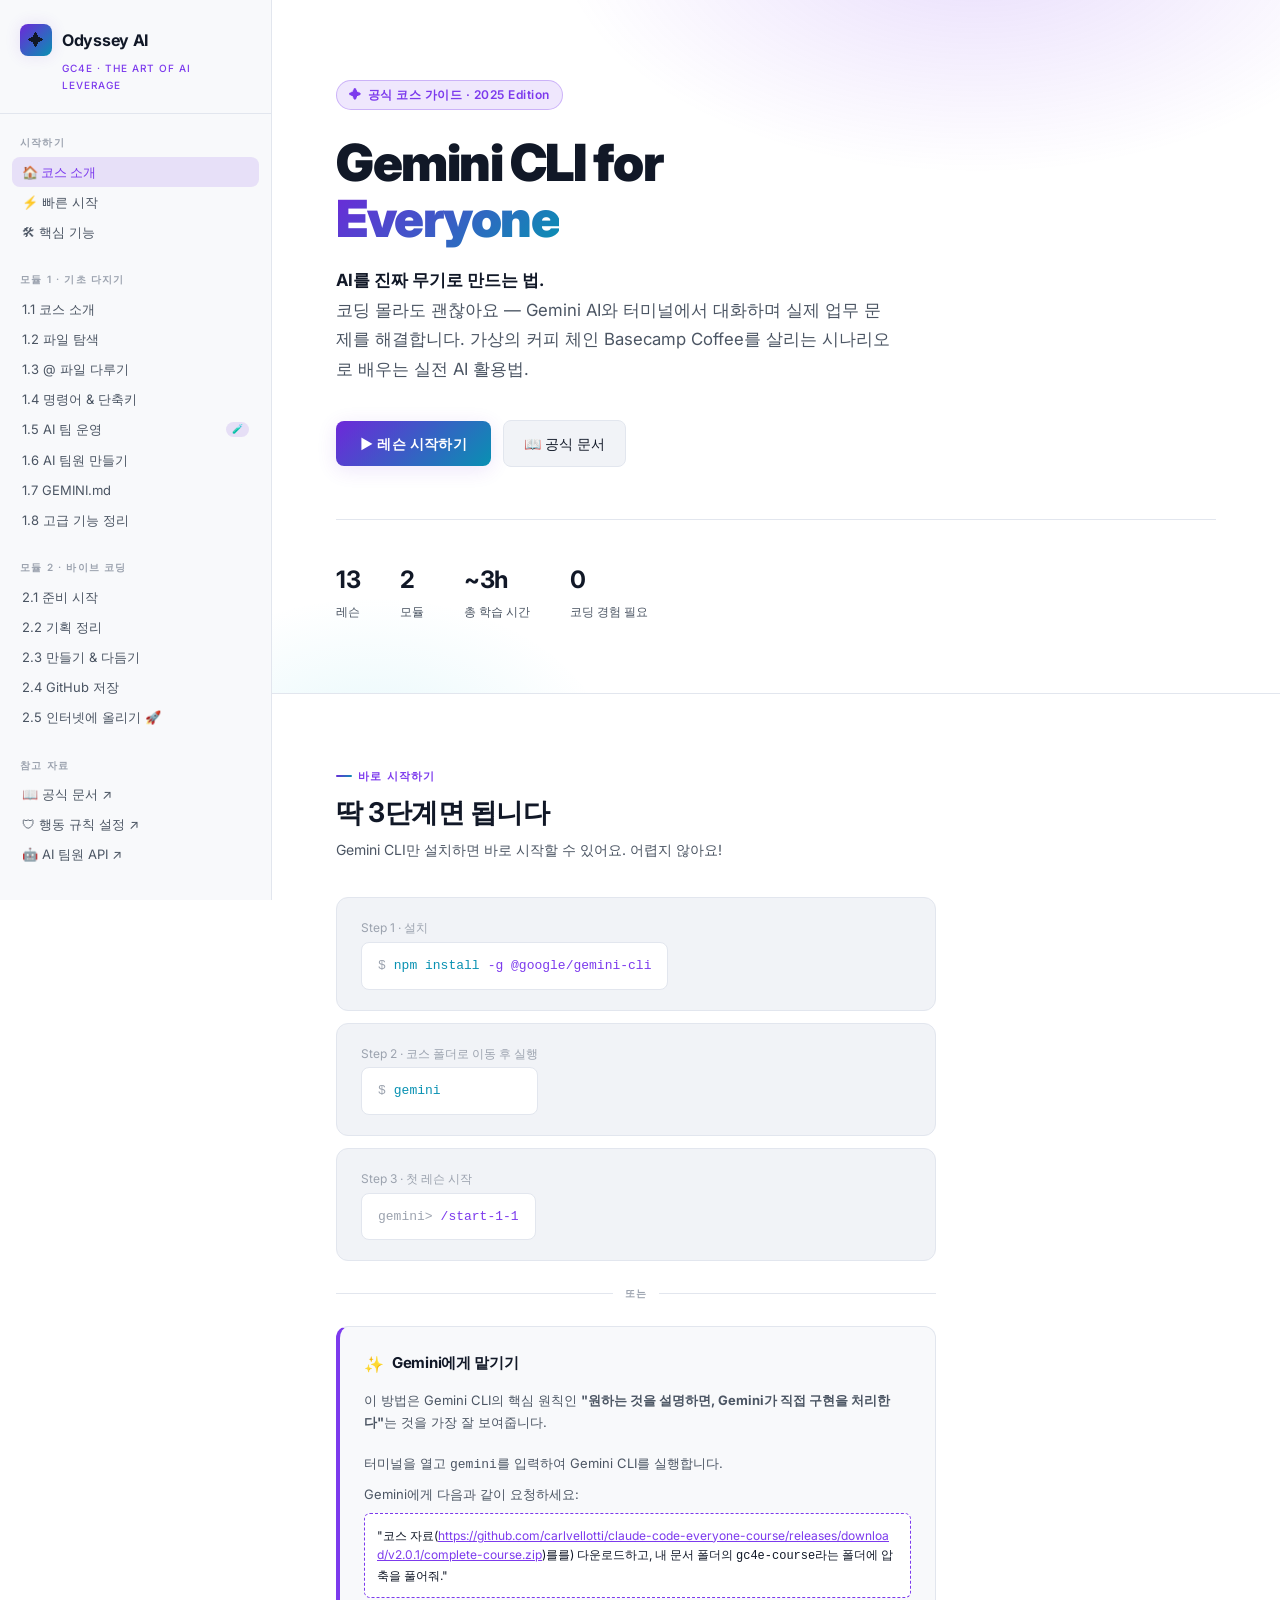
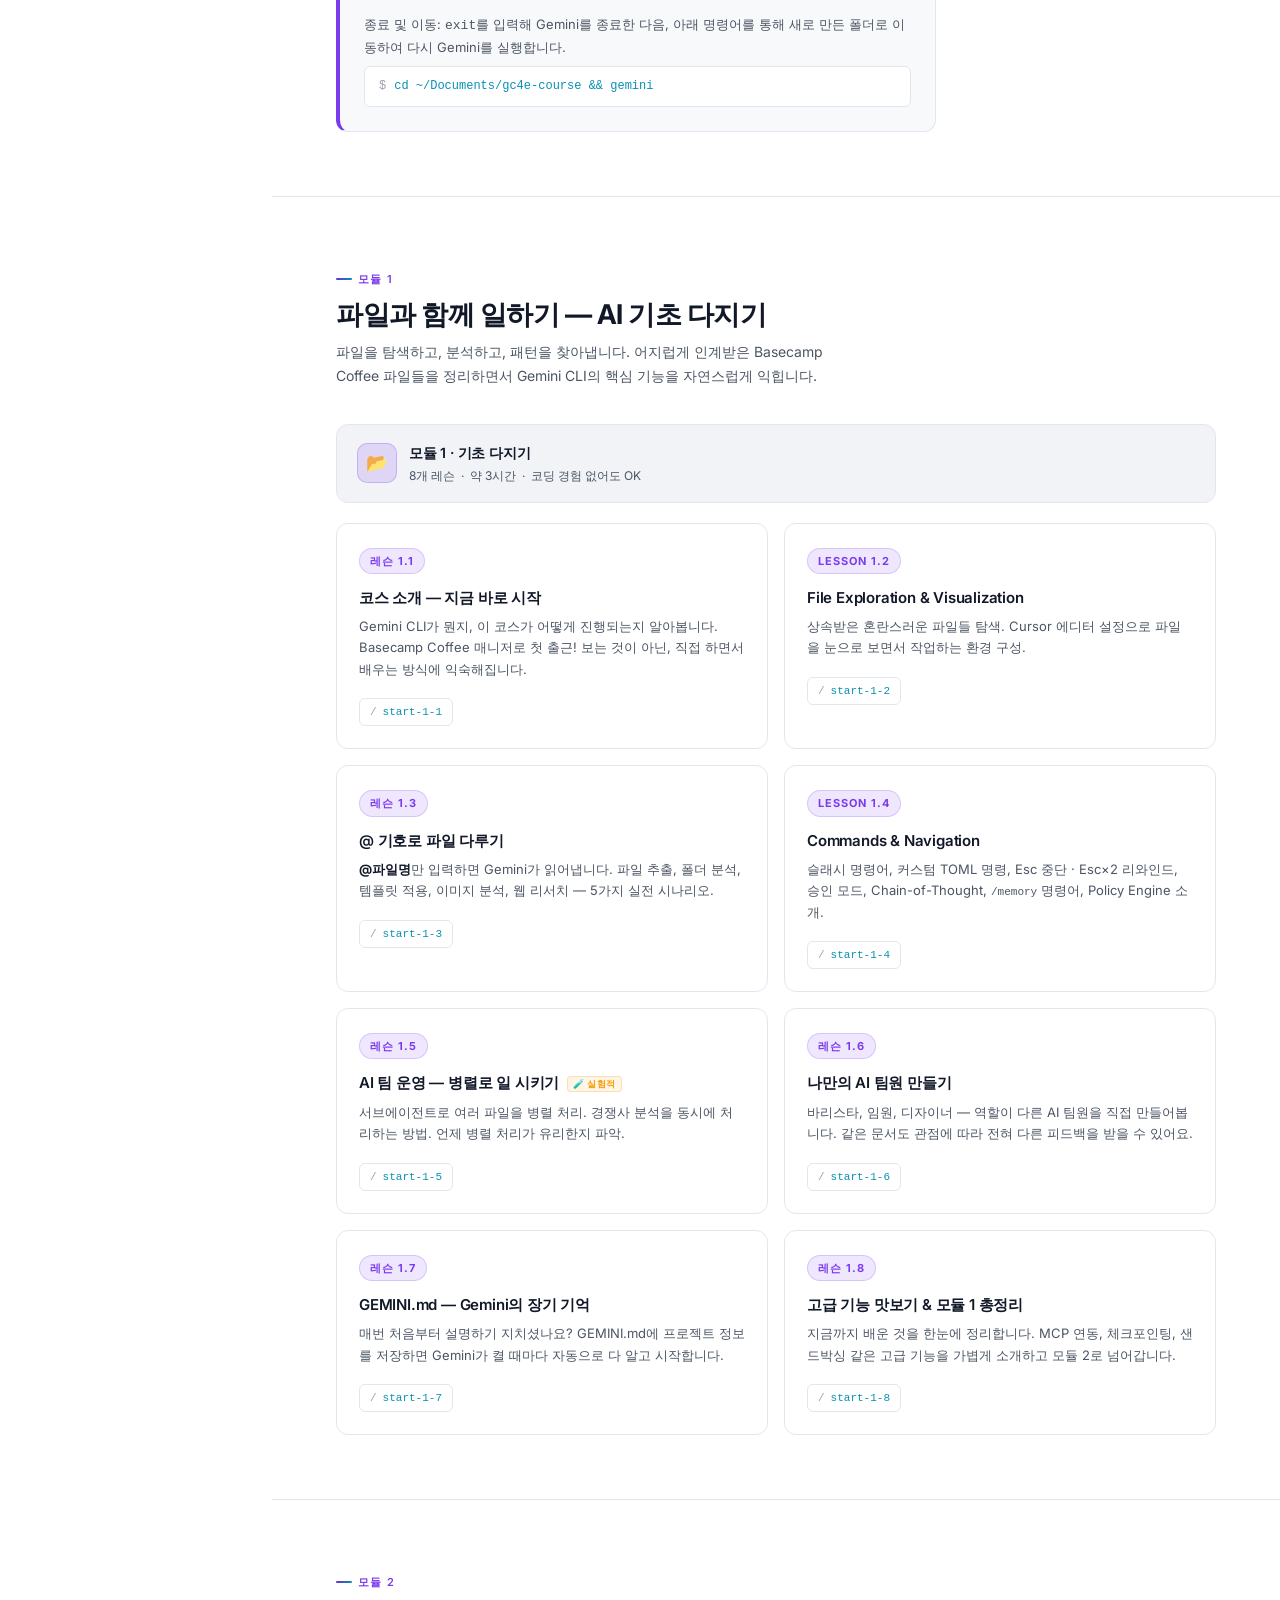
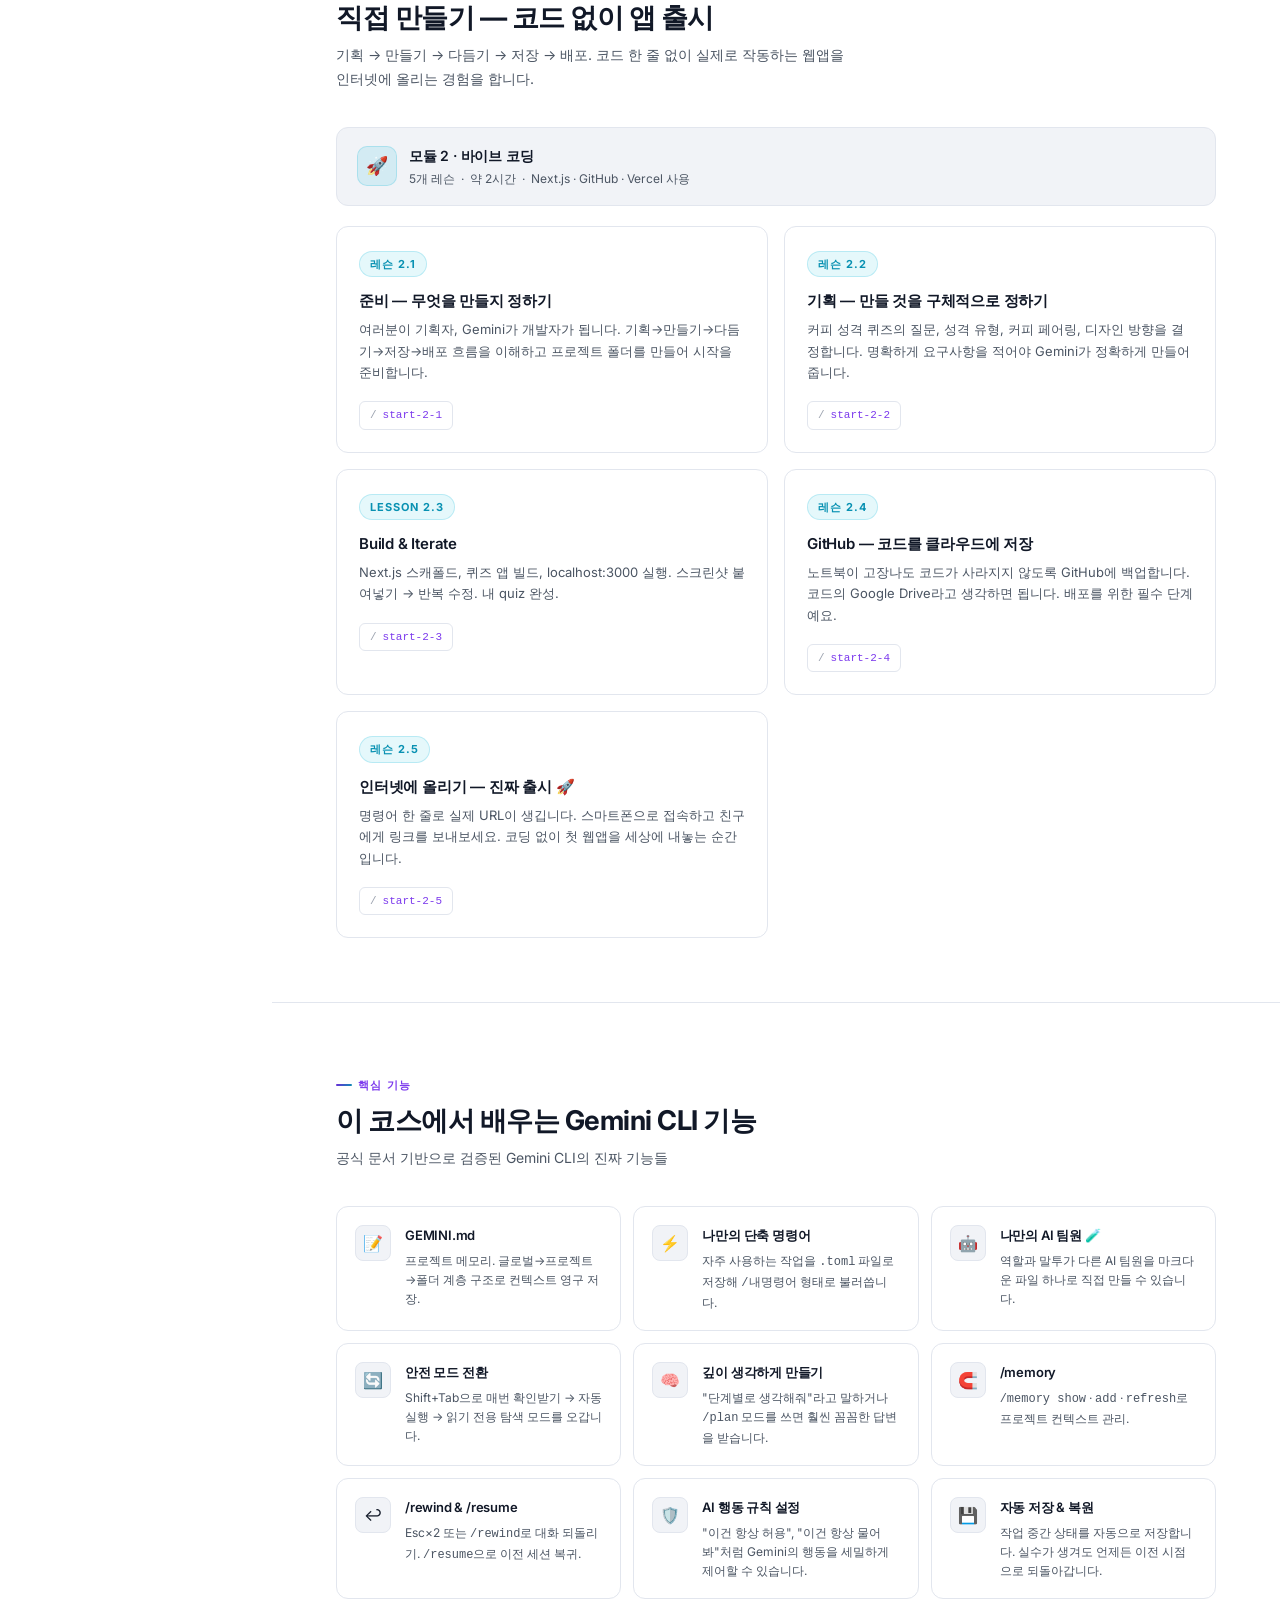
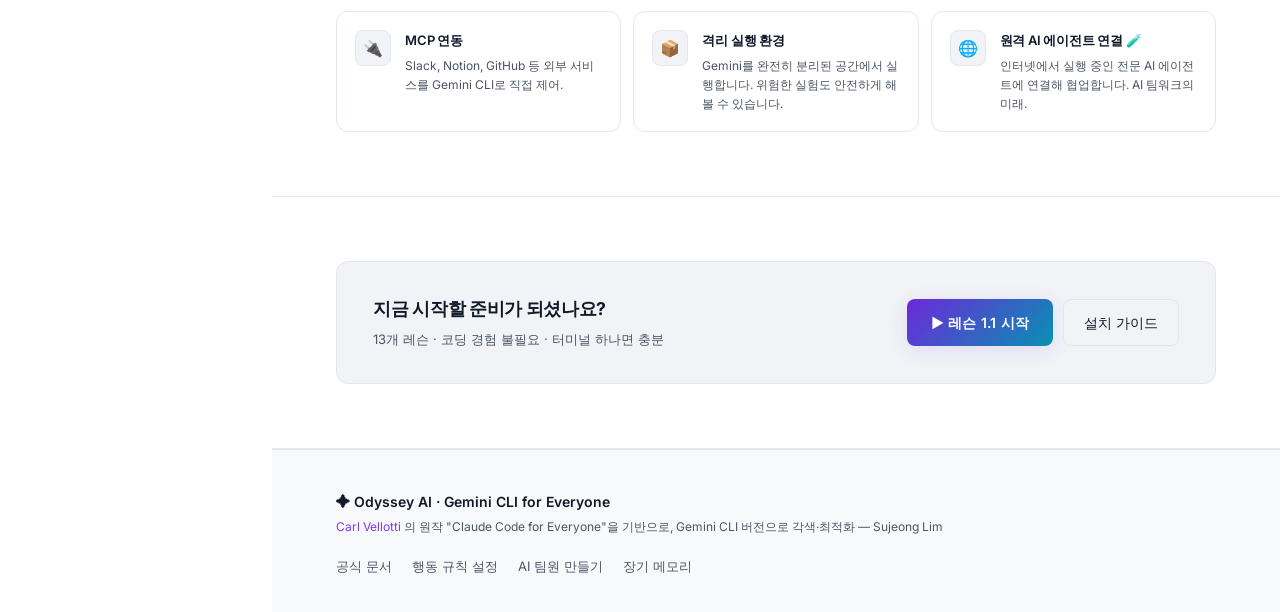
==== commit 225e1992: "Update Let Gemini Do It section with verbatim text" ====
--- a/index.html
+++ b/index.html
@@ -211,6 +211,54 @@
               <div class="terminal-cmd">
                 <span class="prompt">gemini&gt;</span>
                 <span class="cmd-arg">/start-1-1</span>
+              </div>
+            </div>
+          </div>
+
+          <!-- Divider -->
+          <div style="margin: 12px 0; display: flex; align-items: center; gap: 12px;">
+            <div style="flex: 1; height: 1px; background: var(--border);"></div>
+            <span
+              style="font-size: 10px; color: var(--text-faint); font-weight: 600; letter-spacing: 1px; text-transform: uppercase;">또는</span>
+            <div style="flex: 1; height: 1px; background: var(--border);"></div>
+          </div>
+
+          <!-- Option 2: Automated -->
+          <div class="quickstart-banner"
+            style="padding:24px; border-left: 4px solid var(--accent-light); background: var(--bg-surface); align-items: flex-start; flex-direction: column; width: 100%;">
+            <div style="width:100%;">
+              <div style="display: flex; align-items: center; gap: 8px; margin-bottom: 12px;">
+                <span style="font-size: 16px;">✨</span>
+                <h3 style="margin:0; font-size: 15px; font-weight: 700;">Gemini에게 맡기기</h3>
+              </div>
+
+              <p style="font-size:13px; color:var(--text-muted); margin-bottom: 20px; line-height:1.7;">
+                이 방법은 Gemini CLI의 핵심 원칙인 <strong>"원하는 것을 설명하면, Gemini가 직접 구현을 처리한다"</strong>는 것을 가장 잘 보여줍니다.
+              </p>
+
+              <div style="display: flex; flex-direction: column; gap: 16px; width: 100%;">
+                <div style="font-size: 13px; line-height: 1.6;">
+                  <p style="margin-bottom: 8px;">터미널을 열고 <code>gemini</code>를 입력하여 Gemini CLI를 실행합니다.</p>
+
+                  <p style="margin-bottom: 8px;">Gemini에게 다음과 같이 요청하세요:</p>
+                  <div
+                    style="background:var(--bg-base); border: 1px dashed var(--accent-light); padding: 12px; border-radius: 6px; font-size: 12px; color: var(--text-primary); line-height: 1.6; word-break: break-all;">
+                    "코스 자료(<a
+                      href="https://github.com/carlvellotti/claude-code-everyone-course/releases/download/v2.0.1/complete-course.zip"
+                      target="_blank"
+                      style="color:var(--accent-light); text-decoration: underline;">https://github.com/carlvellotti/claude-code-everyone-course/releases/download/v2.0.1/complete-course.zip</a>)를를)
+                    다운로드하고, 내 문서 폴더의 <code>gc4e-course</code>라는 폴더에 압축을 풀어줘."
+                  </div>
+                </div>
+
+                <div style="font-size: 13px; line-height: 1.6;">
+                  <p style="margin-bottom: 8px;">종료 및 이동: <code>exit</code>를 입력해 Gemini를 종료한 다음, 아래 명령어를 통해 새로 만든 폴더로
+                    이동하여 다시 Gemini를 실행합니다.</p>
+                  <div class="terminal-cmd"
+                    style="padding: 10px 14px; border-radius: 6px; background: var(--bg-base); font-size: 12px;">
+                    <span class="prompt">$</span><span class="cmd-text">cd ~/Documents/gc4e-course && gemini</span>
+                  </div>
+                </div>
               </div>
             </div>
           </div>
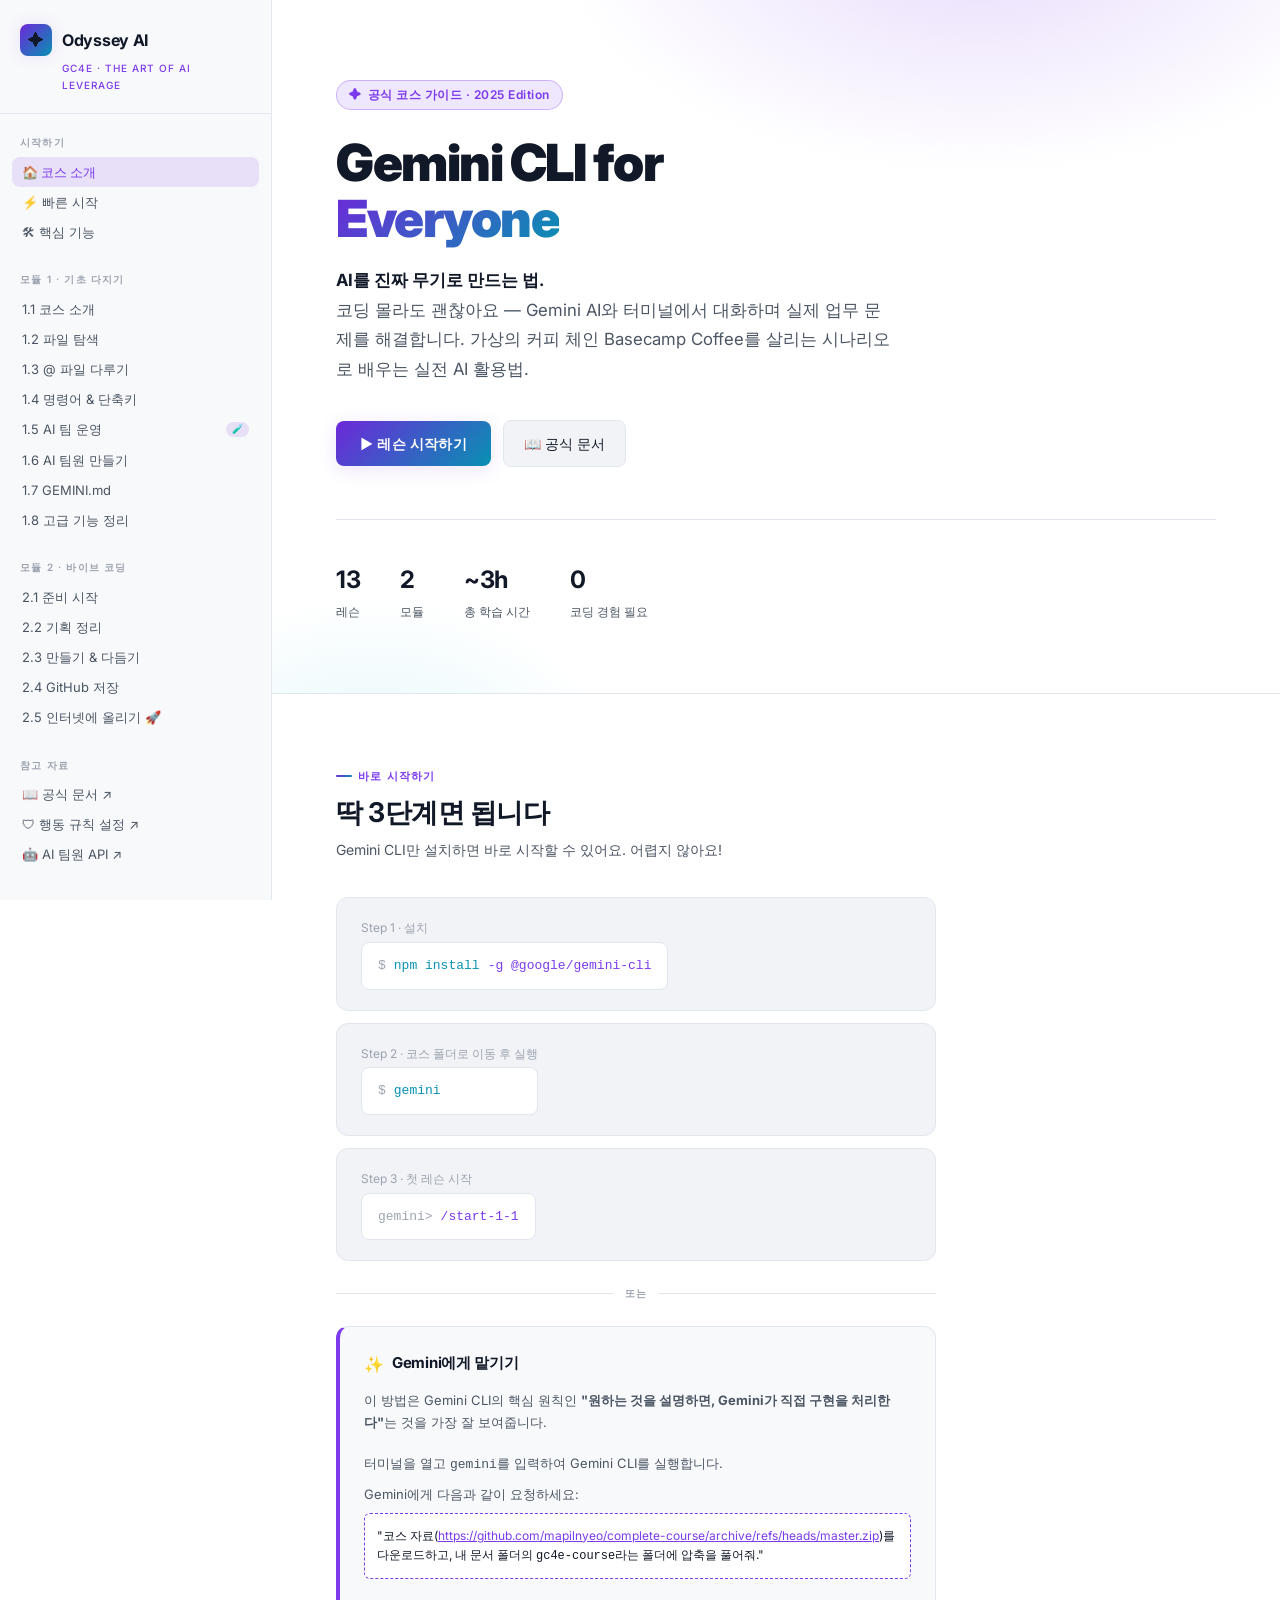
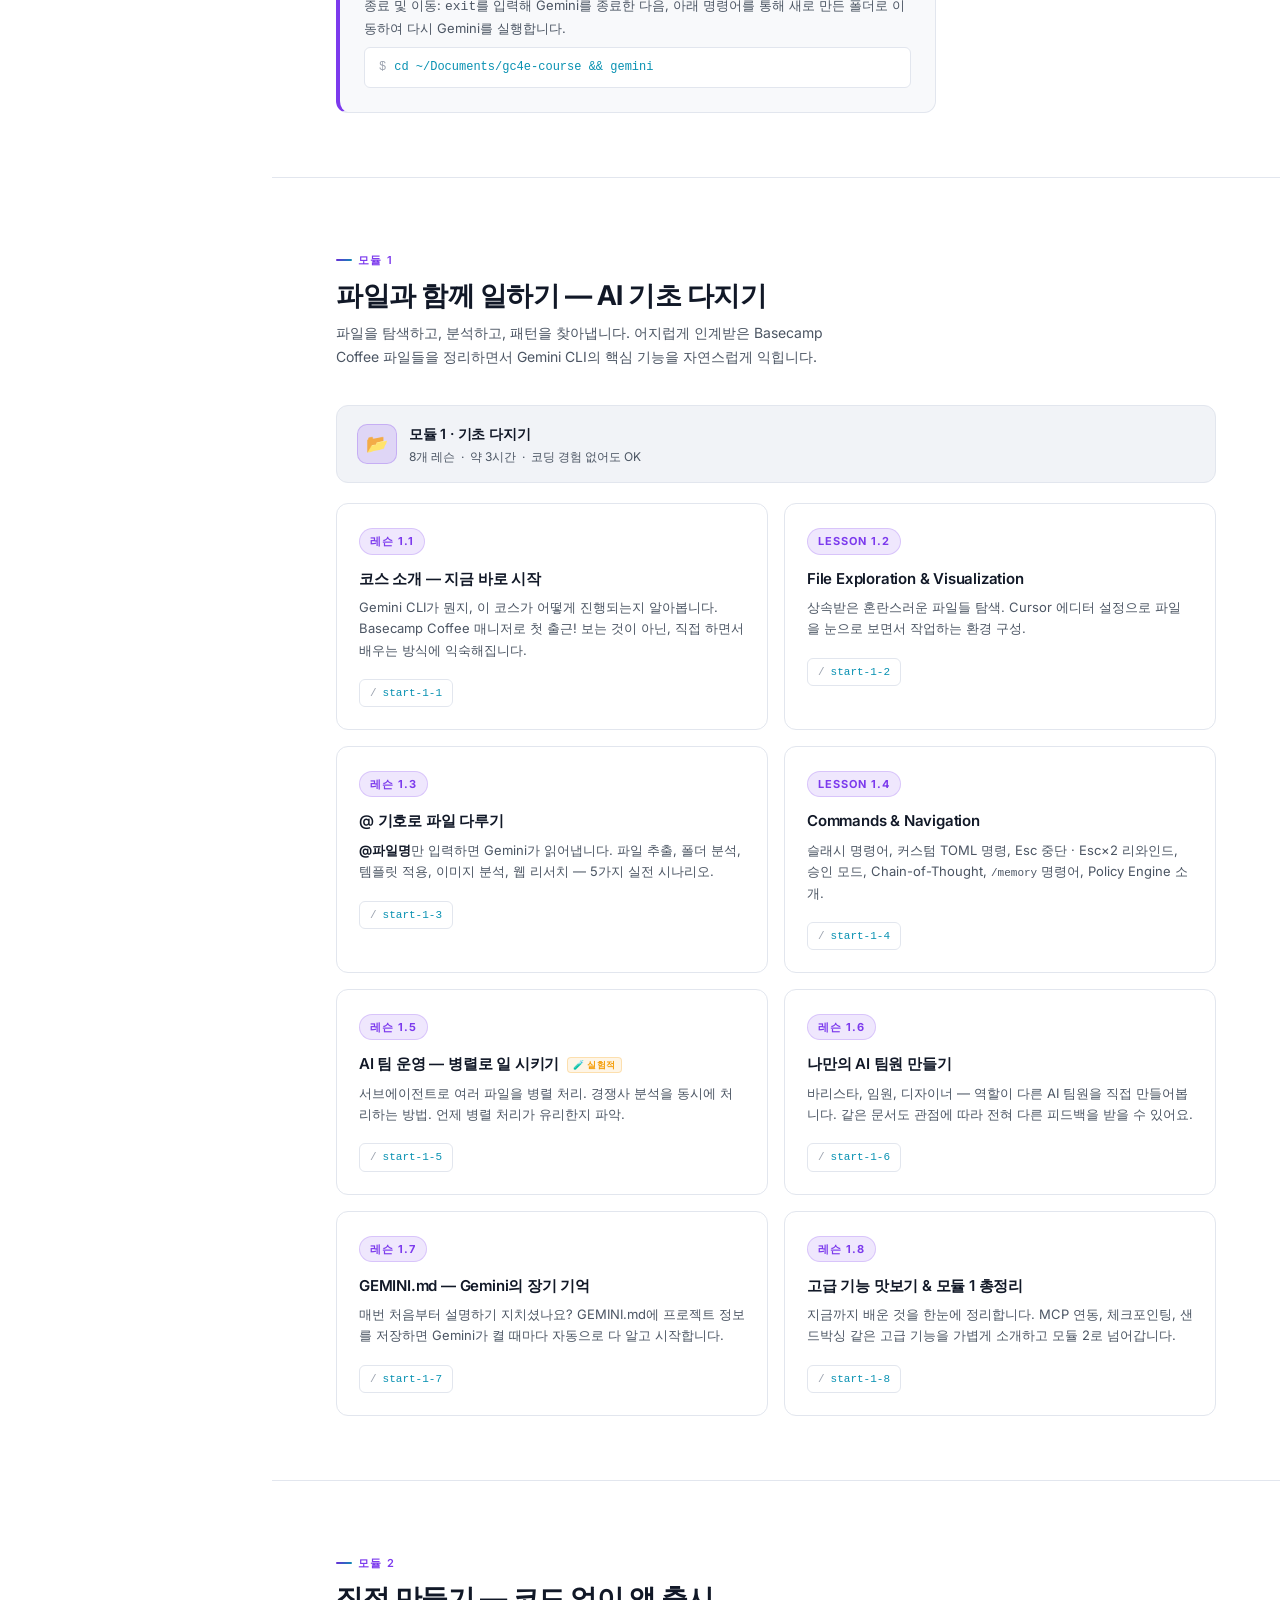
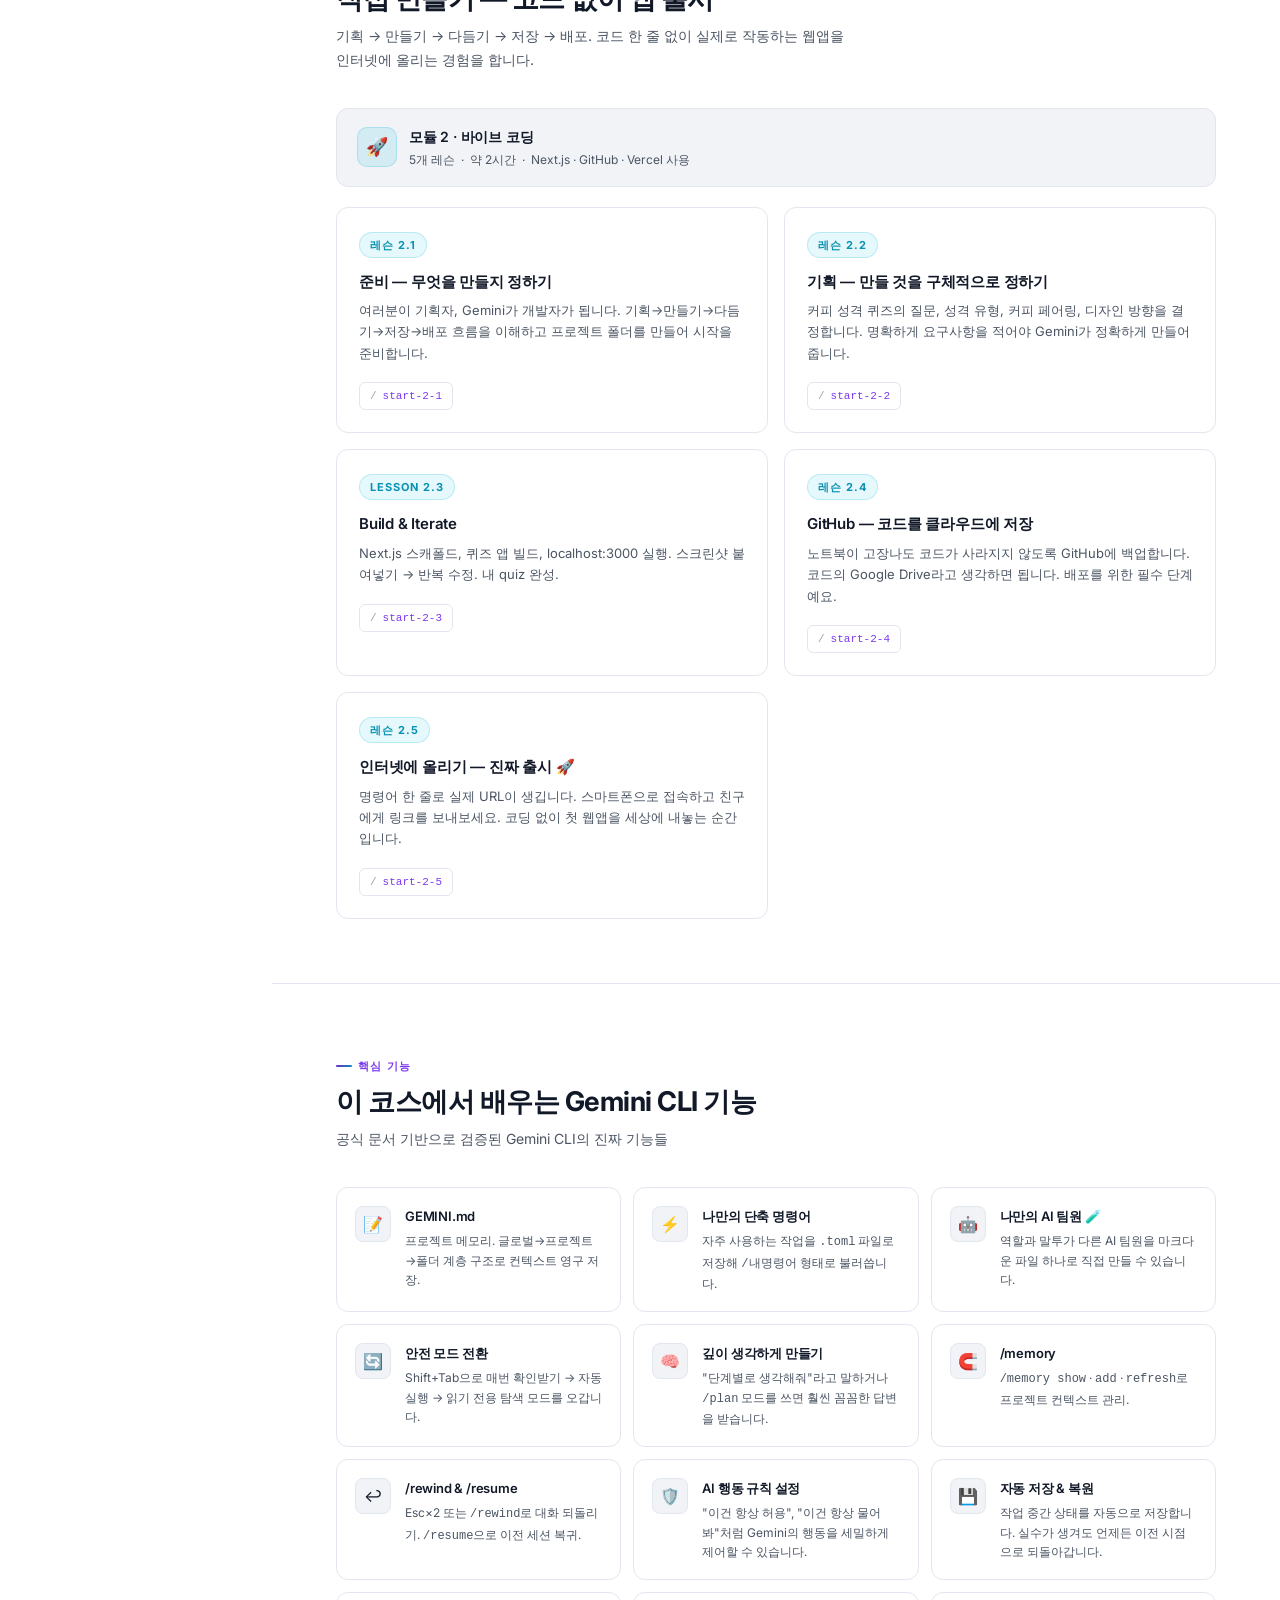
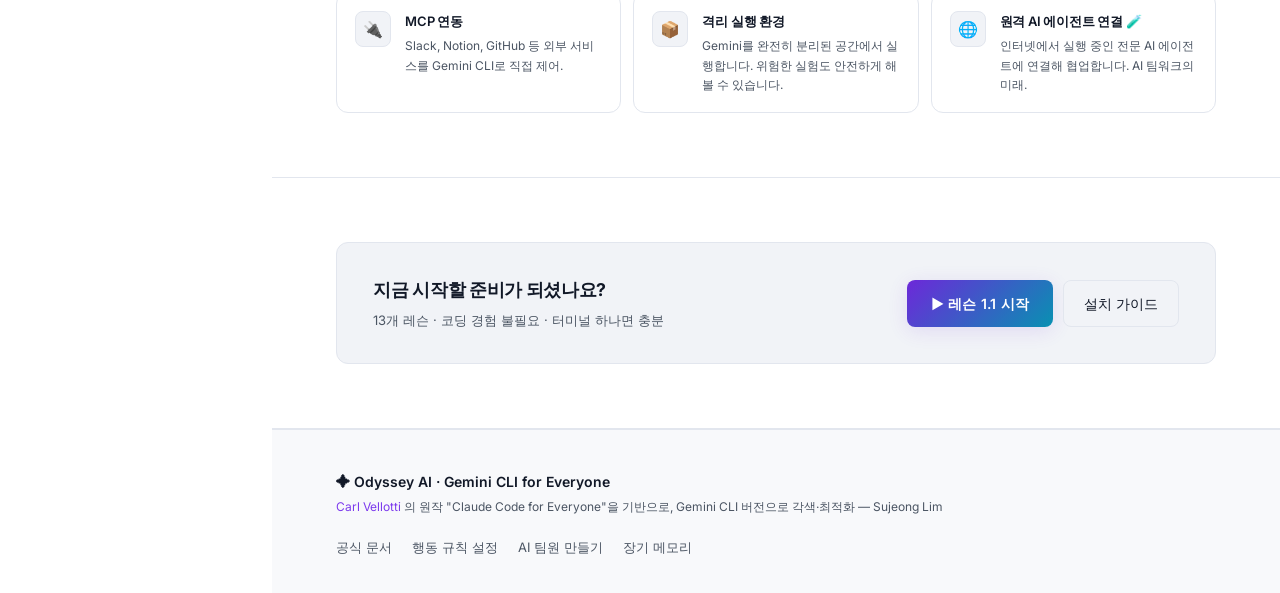
==== commit 66a9cc75: "Update download link to mapilnyeo/complete-course zip" ====
--- a/index.html
+++ b/index.html
@@ -243,10 +243,9 @@
                   <p style="margin-bottom: 8px;">Gemini에게 다음과 같이 요청하세요:</p>
                   <div
                     style="background:var(--bg-base); border: 1px dashed var(--accent-light); padding: 12px; border-radius: 6px; font-size: 12px; color: var(--text-primary); line-height: 1.6; word-break: break-all;">
-                    "코스 자료(<a
-                      href="https://github.com/carlvellotti/claude-code-everyone-course/releases/download/v2.0.1/complete-course.zip"
+                    "코스 자료(<a href="https://github.com/mapilnyeo/complete-course/archive/refs/heads/master.zip"
                       target="_blank"
-                      style="color:var(--accent-light); text-decoration: underline;">https://github.com/carlvellotti/claude-code-everyone-course/releases/download/v2.0.1/complete-course.zip</a>)를를)
+                      style="color:var(--accent-light); text-decoration: underline;">https://github.com/mapilnyeo/complete-course/archive/refs/heads/master.zip</a>)를
                     다운로드하고, 내 문서 폴더의 <code>gc4e-course</code>라는 폴더에 압축을 풀어줘."
                   </div>
                 </div>
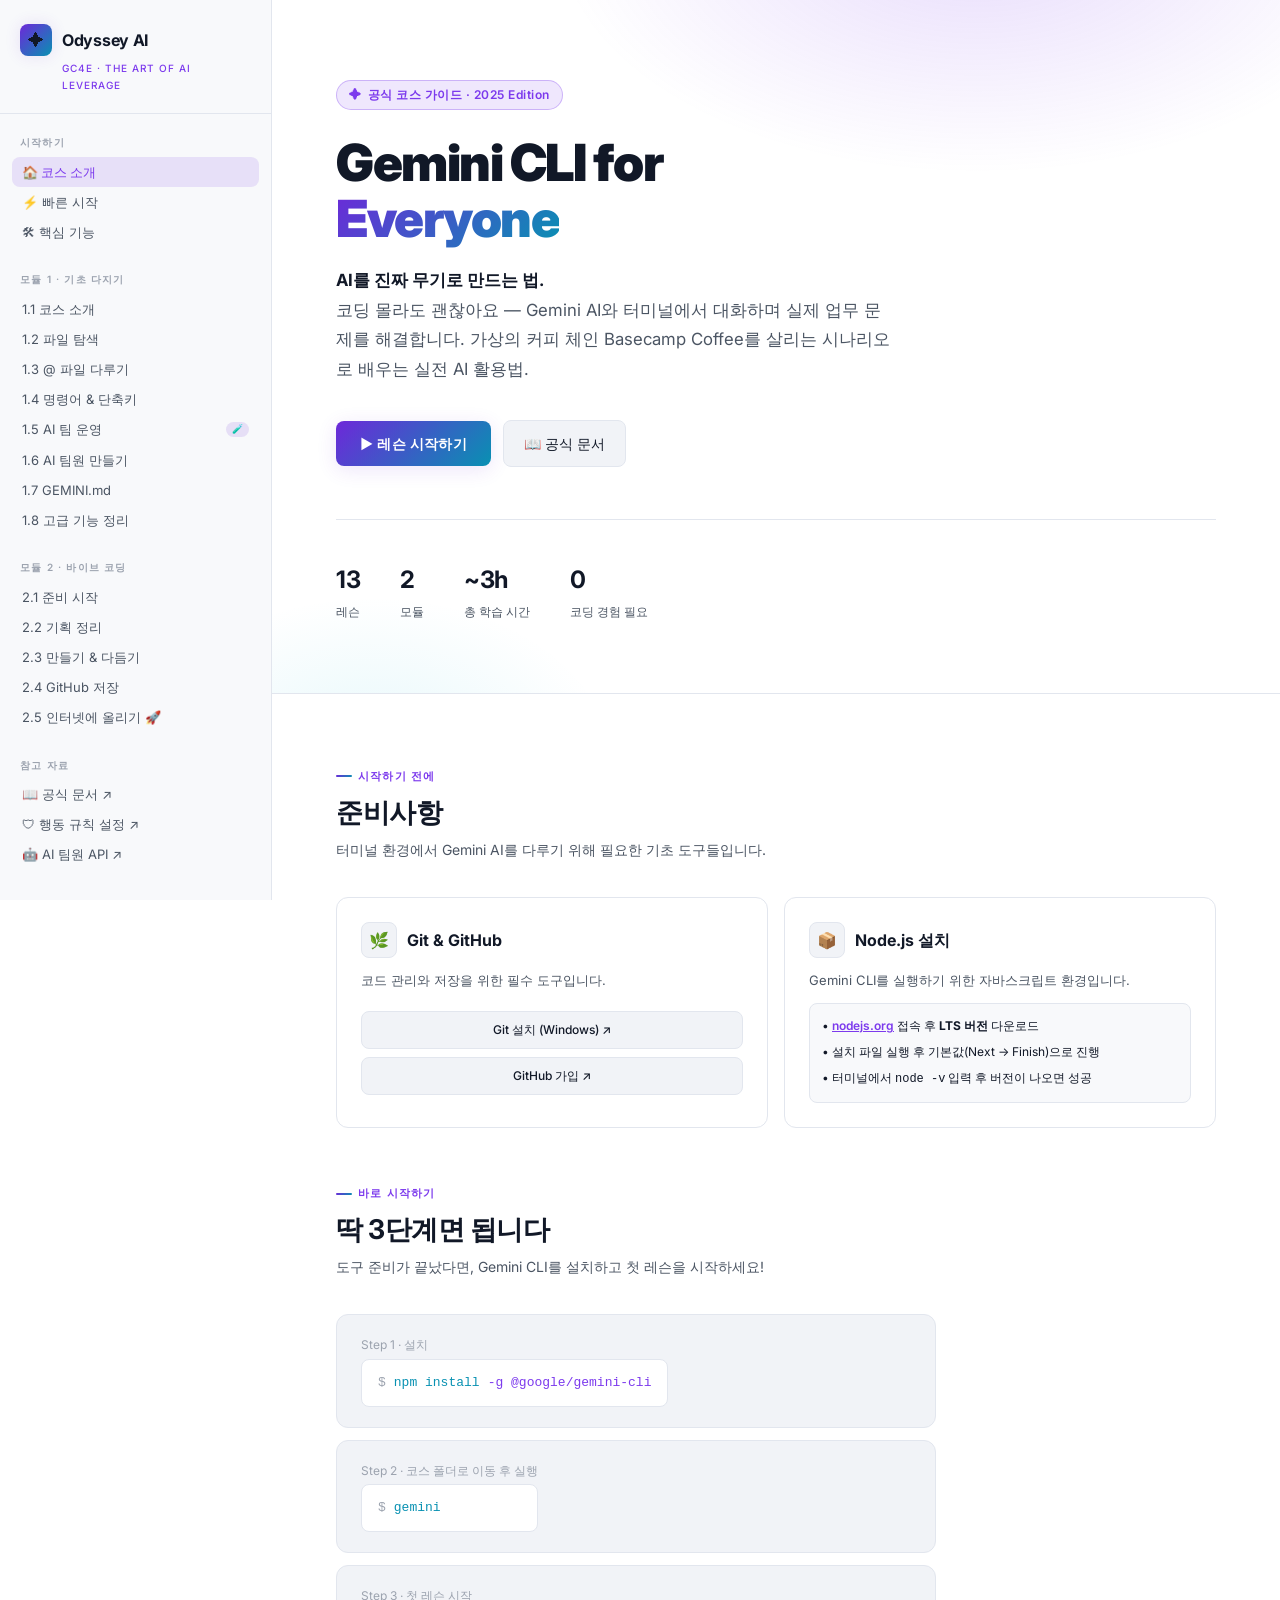
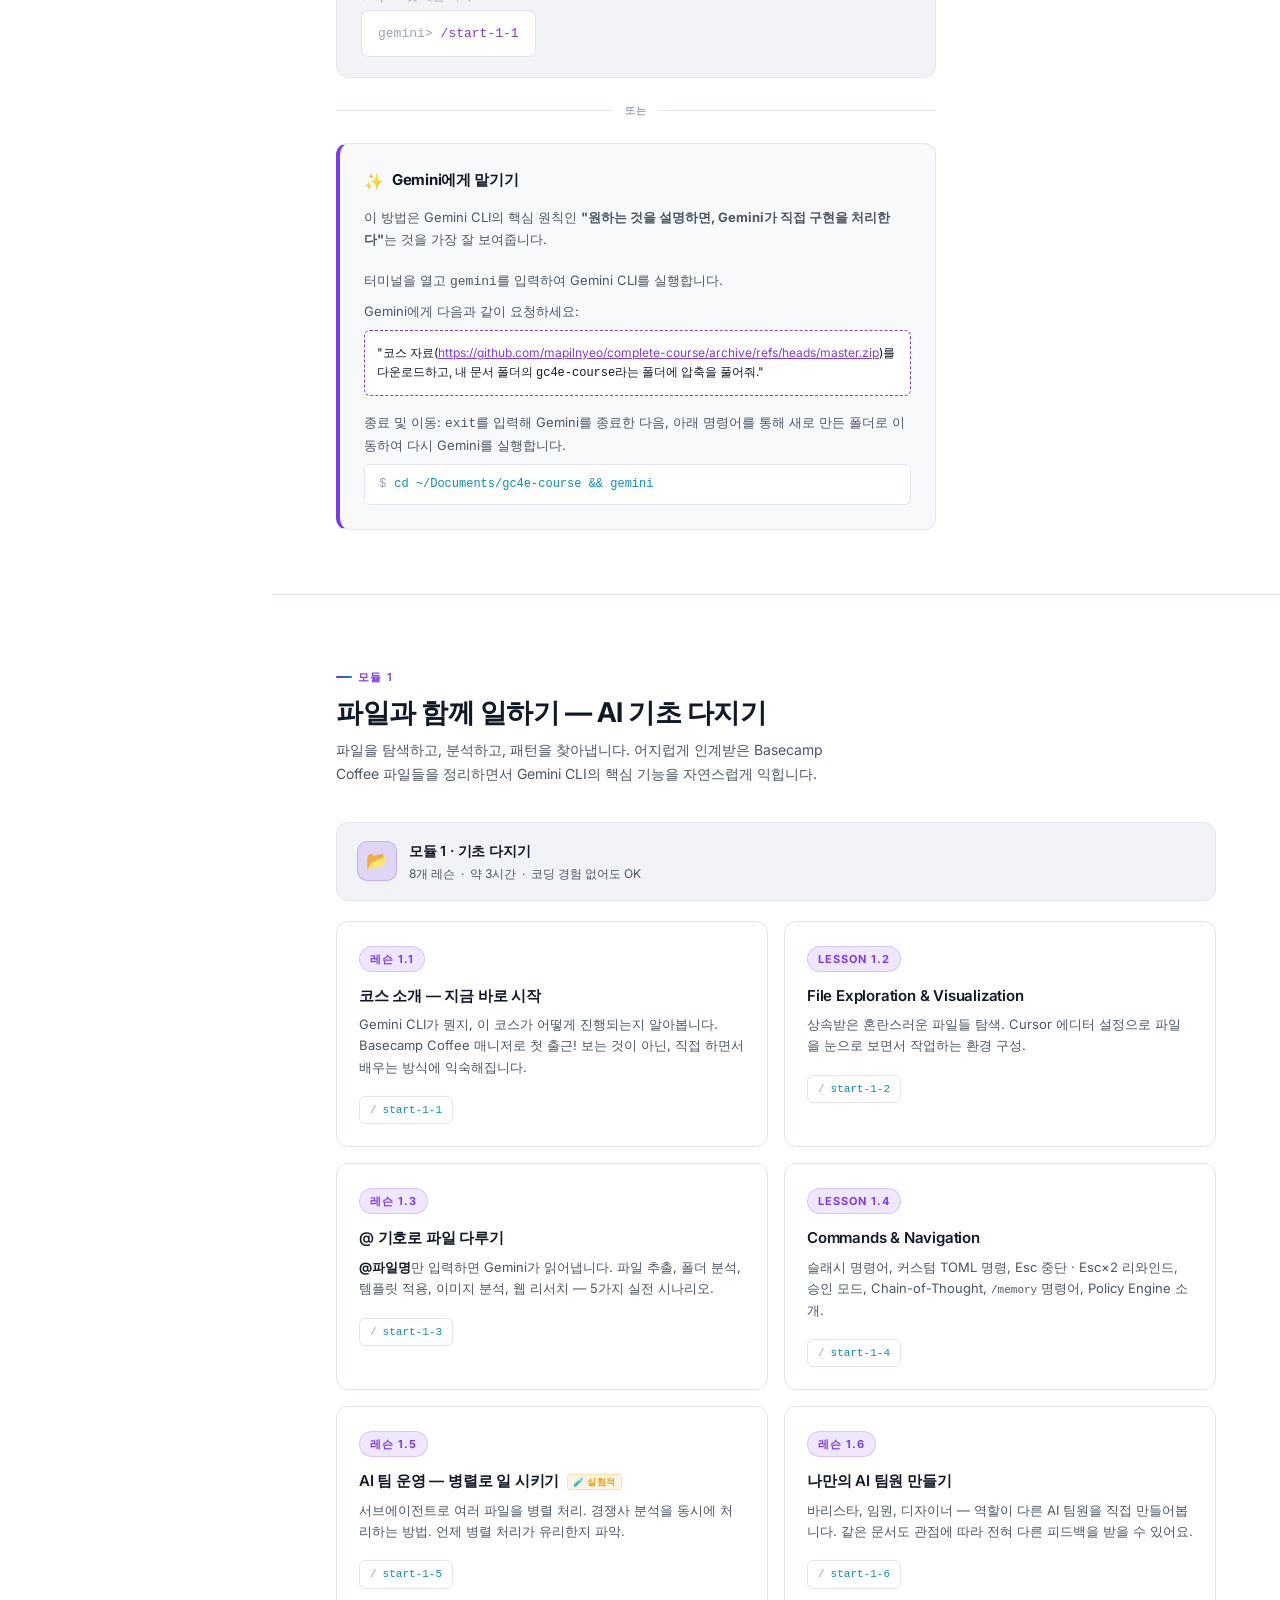
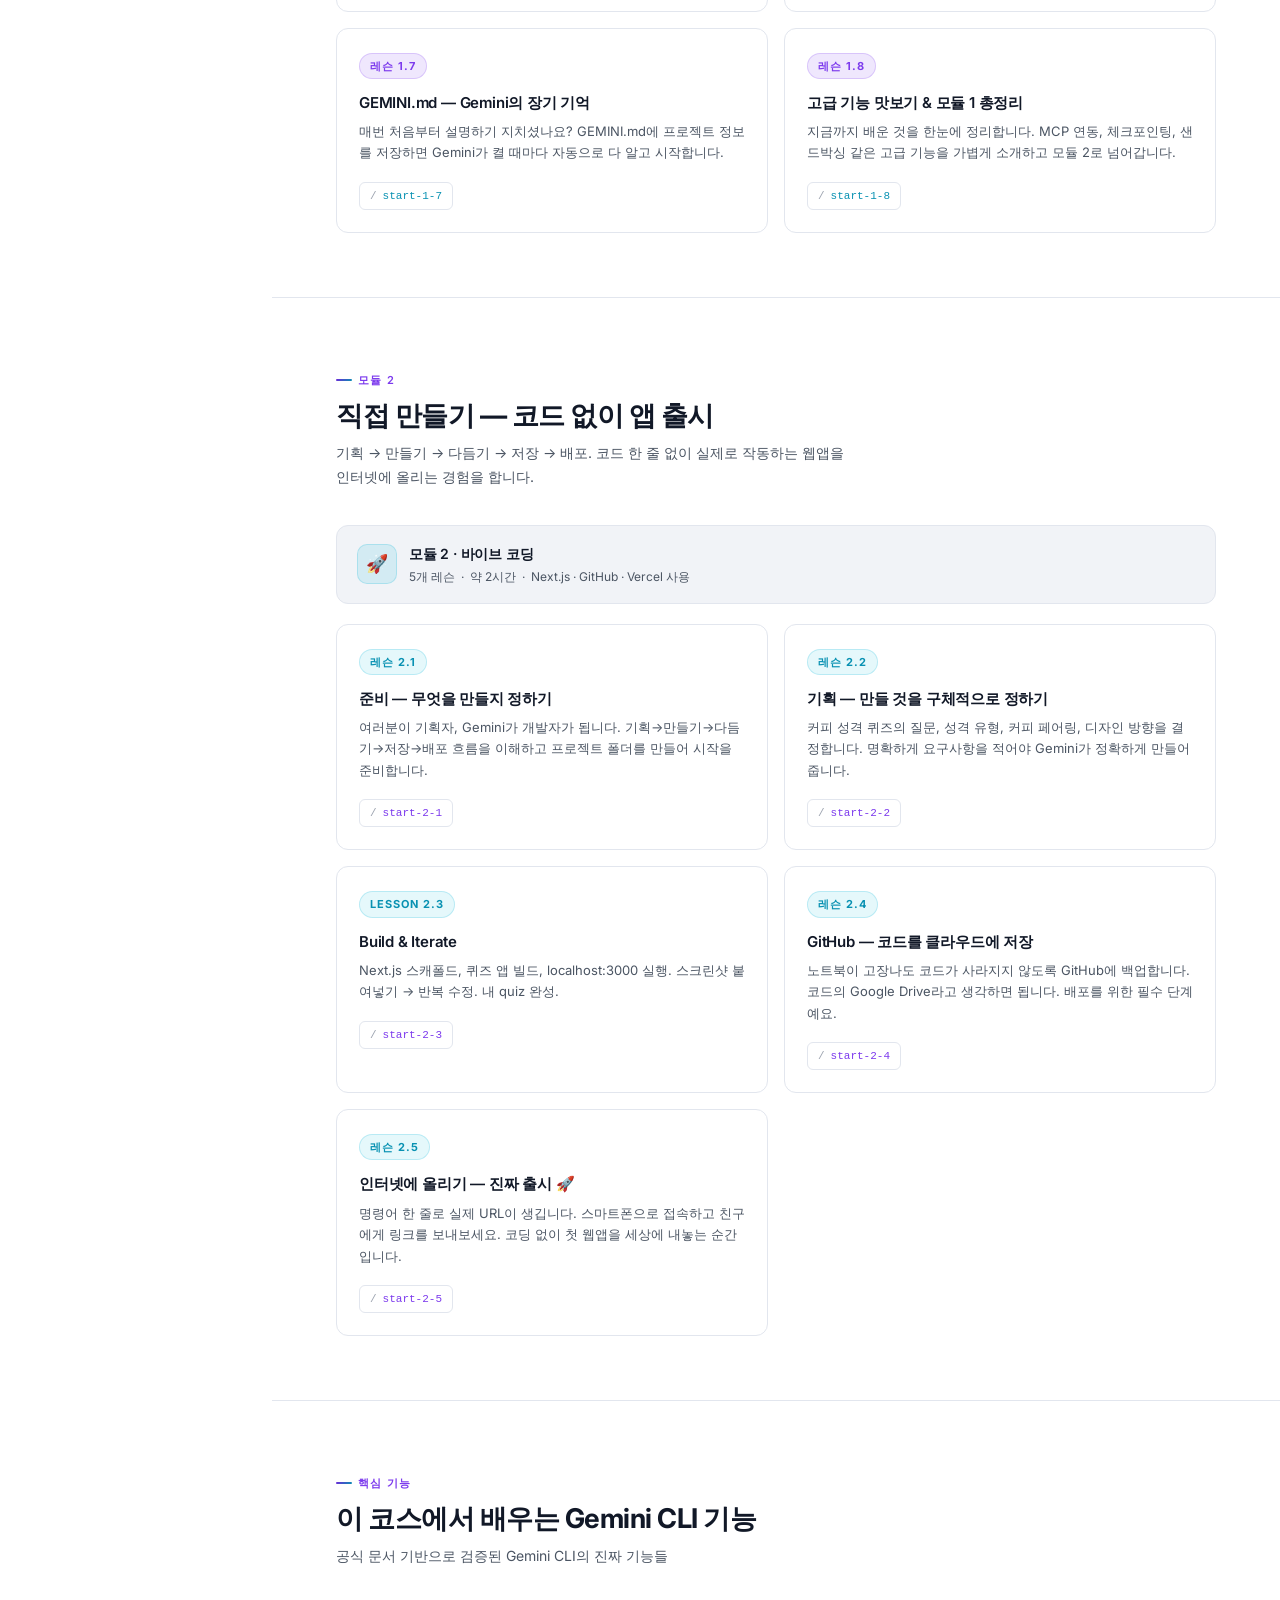
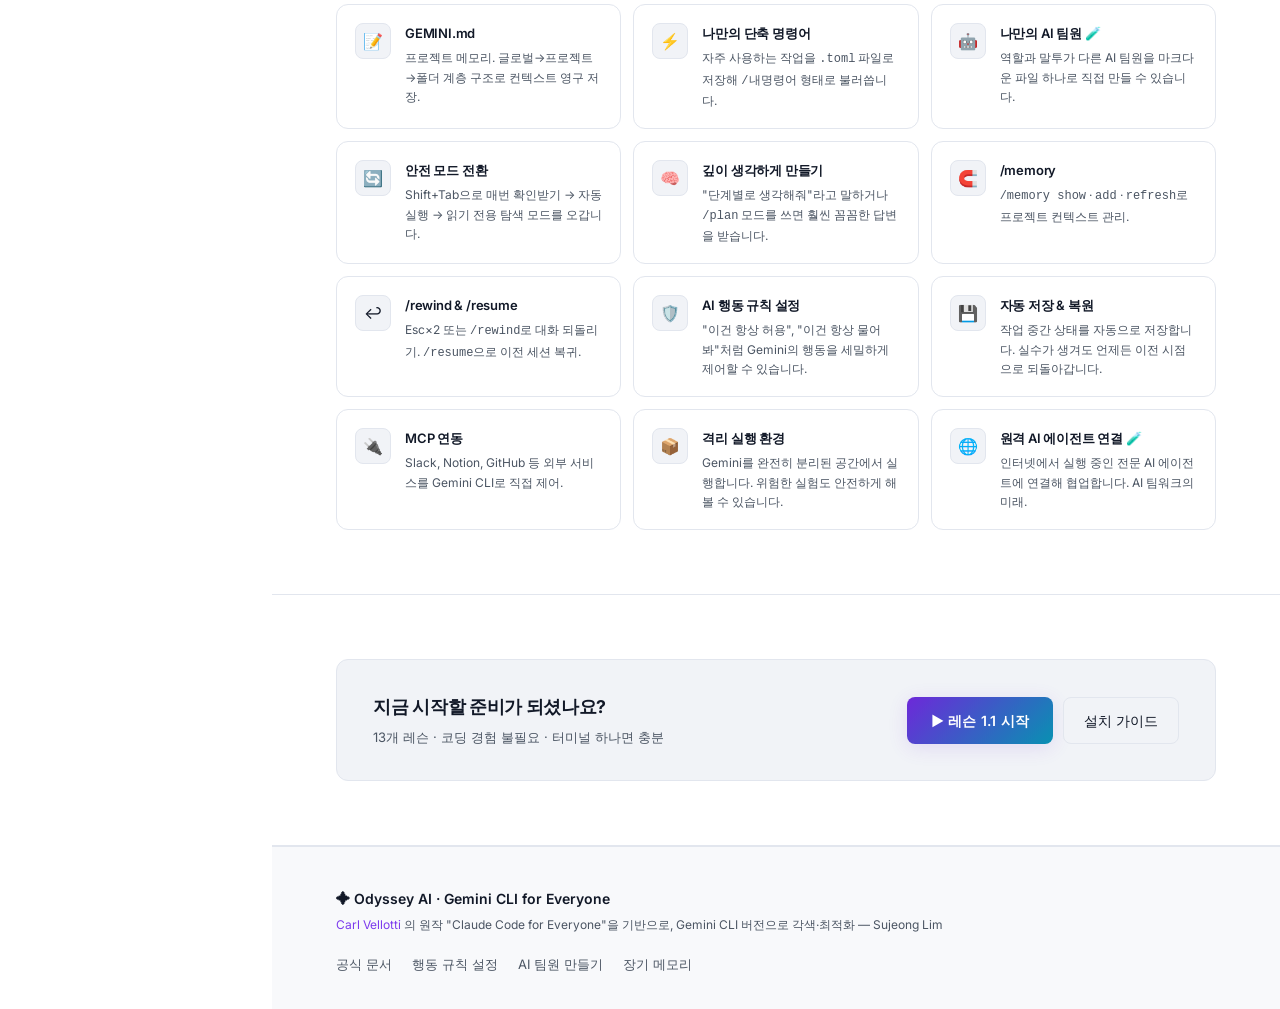
==== commit 4160bed8: "Add Preparation section with Git, GitHub, and Node.js instructions" ====
--- a/index.html
+++ b/index.html
@@ -180,9 +180,61 @@
       <!-- ====== QUICK START ====== -->
       <section class="section" id="quickstart">
         <div class="section-header">
+          <div class="section-eyebrow">시작하기 전에</div>
+          <h2 class="section-title">준비사항</h2>
+          <p class="section-desc">터미널 환경에서 Gemini AI를 다루기 위해 필요한 기초 도구들입니다.</p>
+        </div>
+
+        <!-- Preparation Cards -->
+        <div
+          style="display:grid; grid-template-columns: repeat(auto-fit, minmax(280px, 1fr)); gap: 16px; margin-bottom: 48px; max-width: 900px;">
+          <!-- Git & GitHub -->
+          <div class="feature-item" style="flex-direction: column; gap: 12px; padding: 24px;">
+            <div style="display: flex; align-items: center; gap: 10px;">
+              <div class="feature-icon">🌿</div>
+              <h4 style="margin:0;">Git & GitHub</h4>
+            </div>
+            <p style="font-size: 13px; color: var(--text-muted); line-height: 1.6;">
+              코드 관리와 저장을 위한 필수 도구입니다.
+            </p>
+            <div style="display: flex; flex-direction: column; gap: 8px; width: 100%; margin-top: 8px;">
+              <a href="https://git-scm.com/install/windows" target="_blank" class="btn-secondary"
+                style="font-size: 12px; padding: 8px 12px; justify-content: center;">
+                Git 설치 (Windows) ↗
+              </a>
+              <a href="https://github.com/signup" target="_blank" class="btn-secondary"
+                style="font-size: 12px; padding: 8px 12px; justify-content: center;">
+                GitHub 가입 ↗
+              </a>
+            </div>
+          </div>
+
+          <!-- Node.js -->
+          <div class="feature-item" style="flex-direction: column; gap: 12px; padding: 24px; grid-column: span 1.5;">
+            <div style="display: flex; align-items: center; gap: 10px;">
+              <div class="feature-icon">📦</div>
+              <h4 style="margin:0;">Node.js 설치</h4>
+            </div>
+            <p style="font-size: 13px; color: var(--text-muted); line-height: 1.6;">
+              Gemini CLI를 실행하기 위한 자바스크립트 환경입니다.
+            </p>
+            <div
+              style="background: var(--bg-surface); border: 1px solid var(--border); border-radius: var(--radius-sm); padding: 12px; font-size: 12px; width: 100%;">
+              <ul style="list-style: none; display: flex; flex-direction: column; gap: 6px;">
+                <li>• <a href="https://nodejs.org/ko/download" target="_blank"
+                    style="color:var(--accent-light); font-weight:600; text-decoration: underline;">nodejs.org</a> 접속 후
+                  <strong>LTS 버전</strong> 다운로드</li>
+                <li>• 설치 파일 실행 후 기본값(Next → Finish)으로 진행</li>
+                <li>• 터미널에서 <code>node -v</code> 입력 후 버전이 나오면 성공</li>
+              </ul>
+            </div>
+          </div>
+        </div>
+
+        <div class="section-header">
           <div class="section-eyebrow">바로 시작하기</div>
           <h2 class="section-title">딱 3단계면 됩니다</h2>
-          <p class="section-desc">Gemini CLI만 설치하면 바로 시작할 수 있어요. 어렵지 않아요!</p>
+          <p class="section-desc">도구 준비가 끝났다면, Gemini CLI를 설치하고 첫 레슨을 시작하세요!</p>
         </div>
 
         <div style="display:flex; flex-direction:column; gap:12px; max-width:600px;">
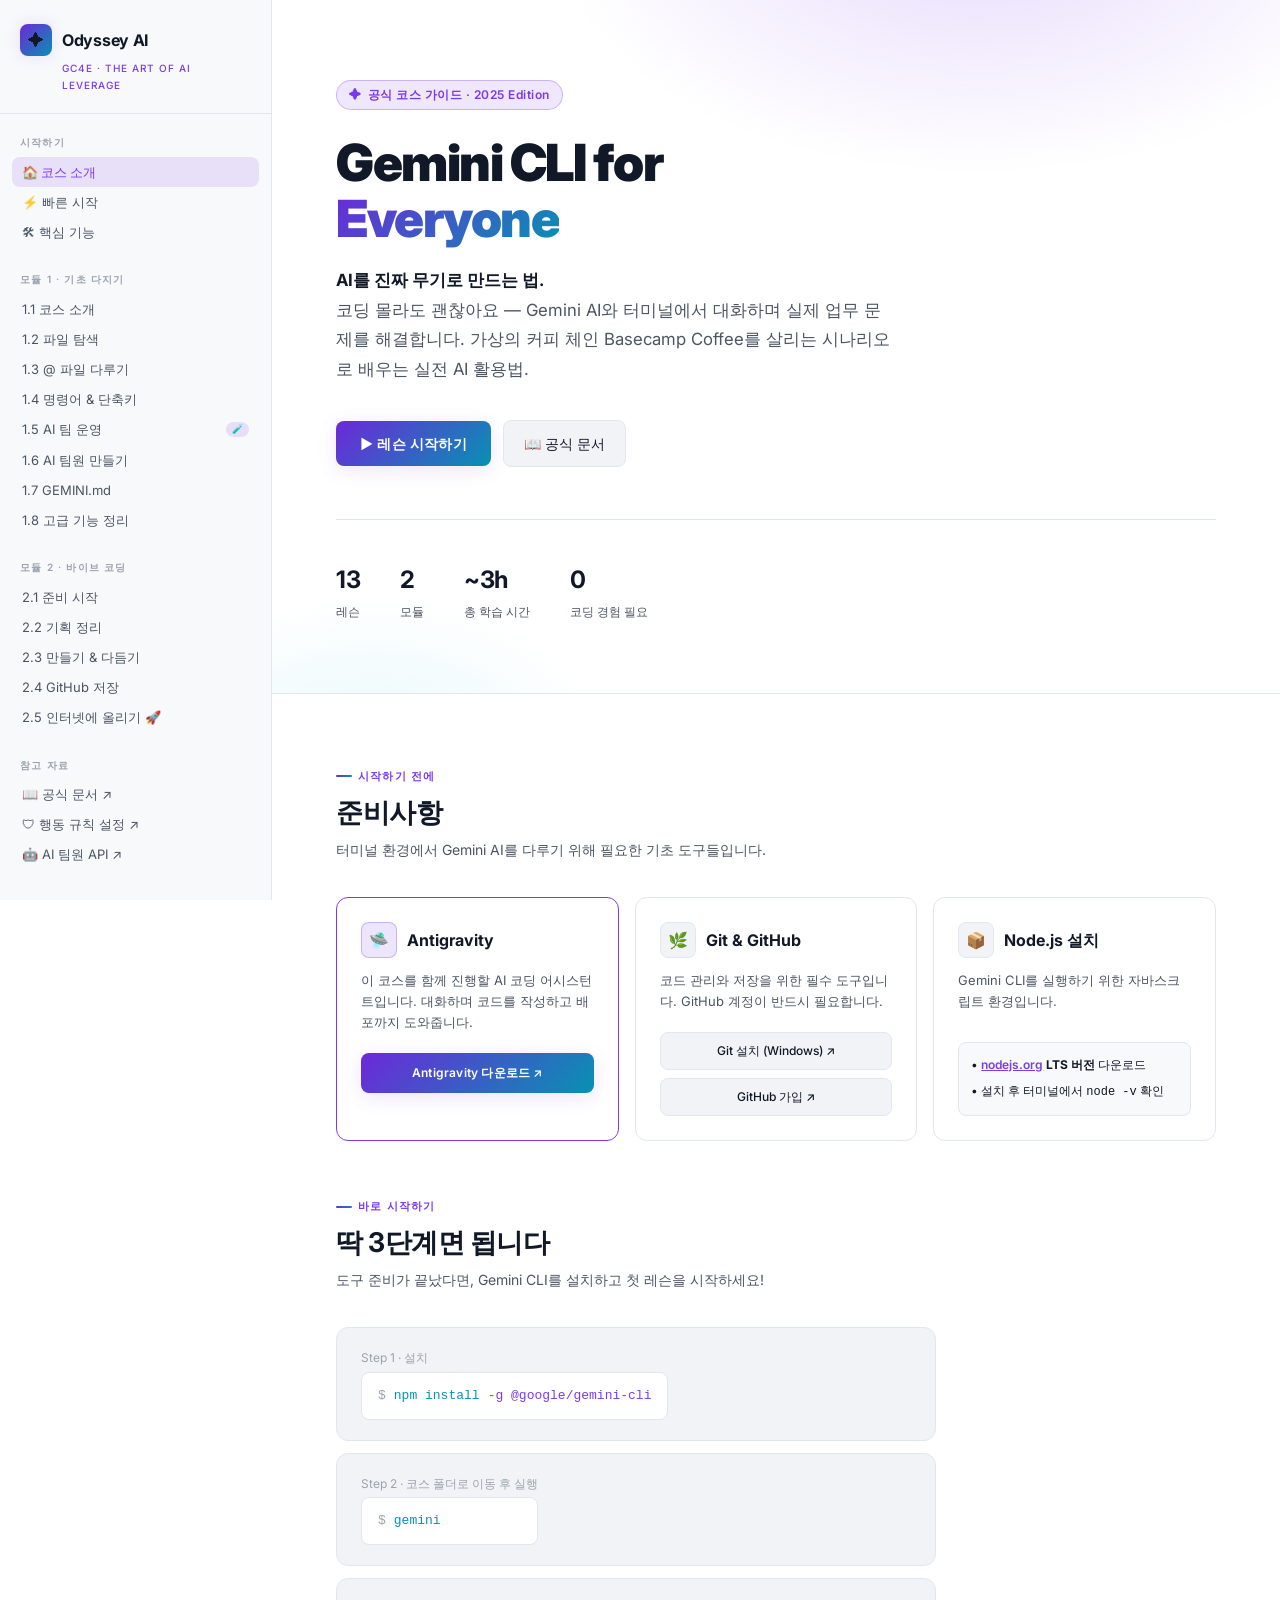
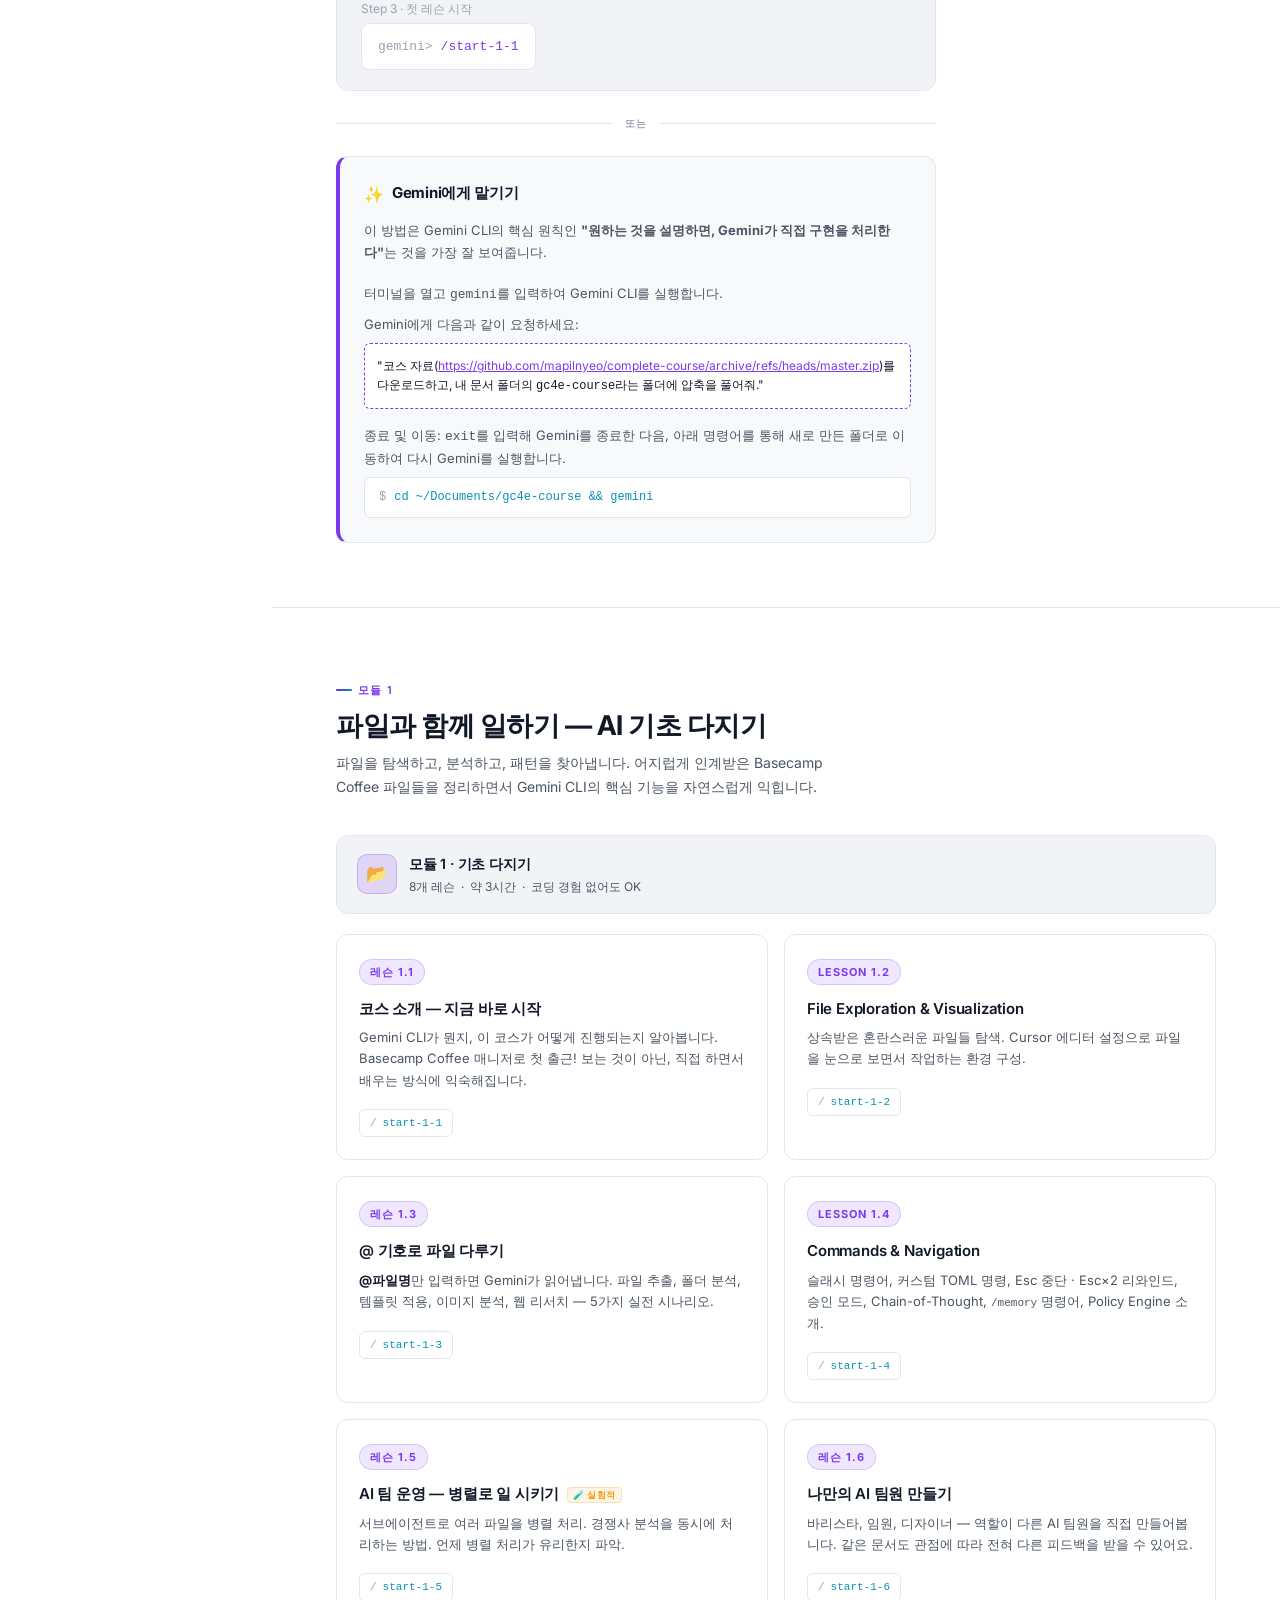
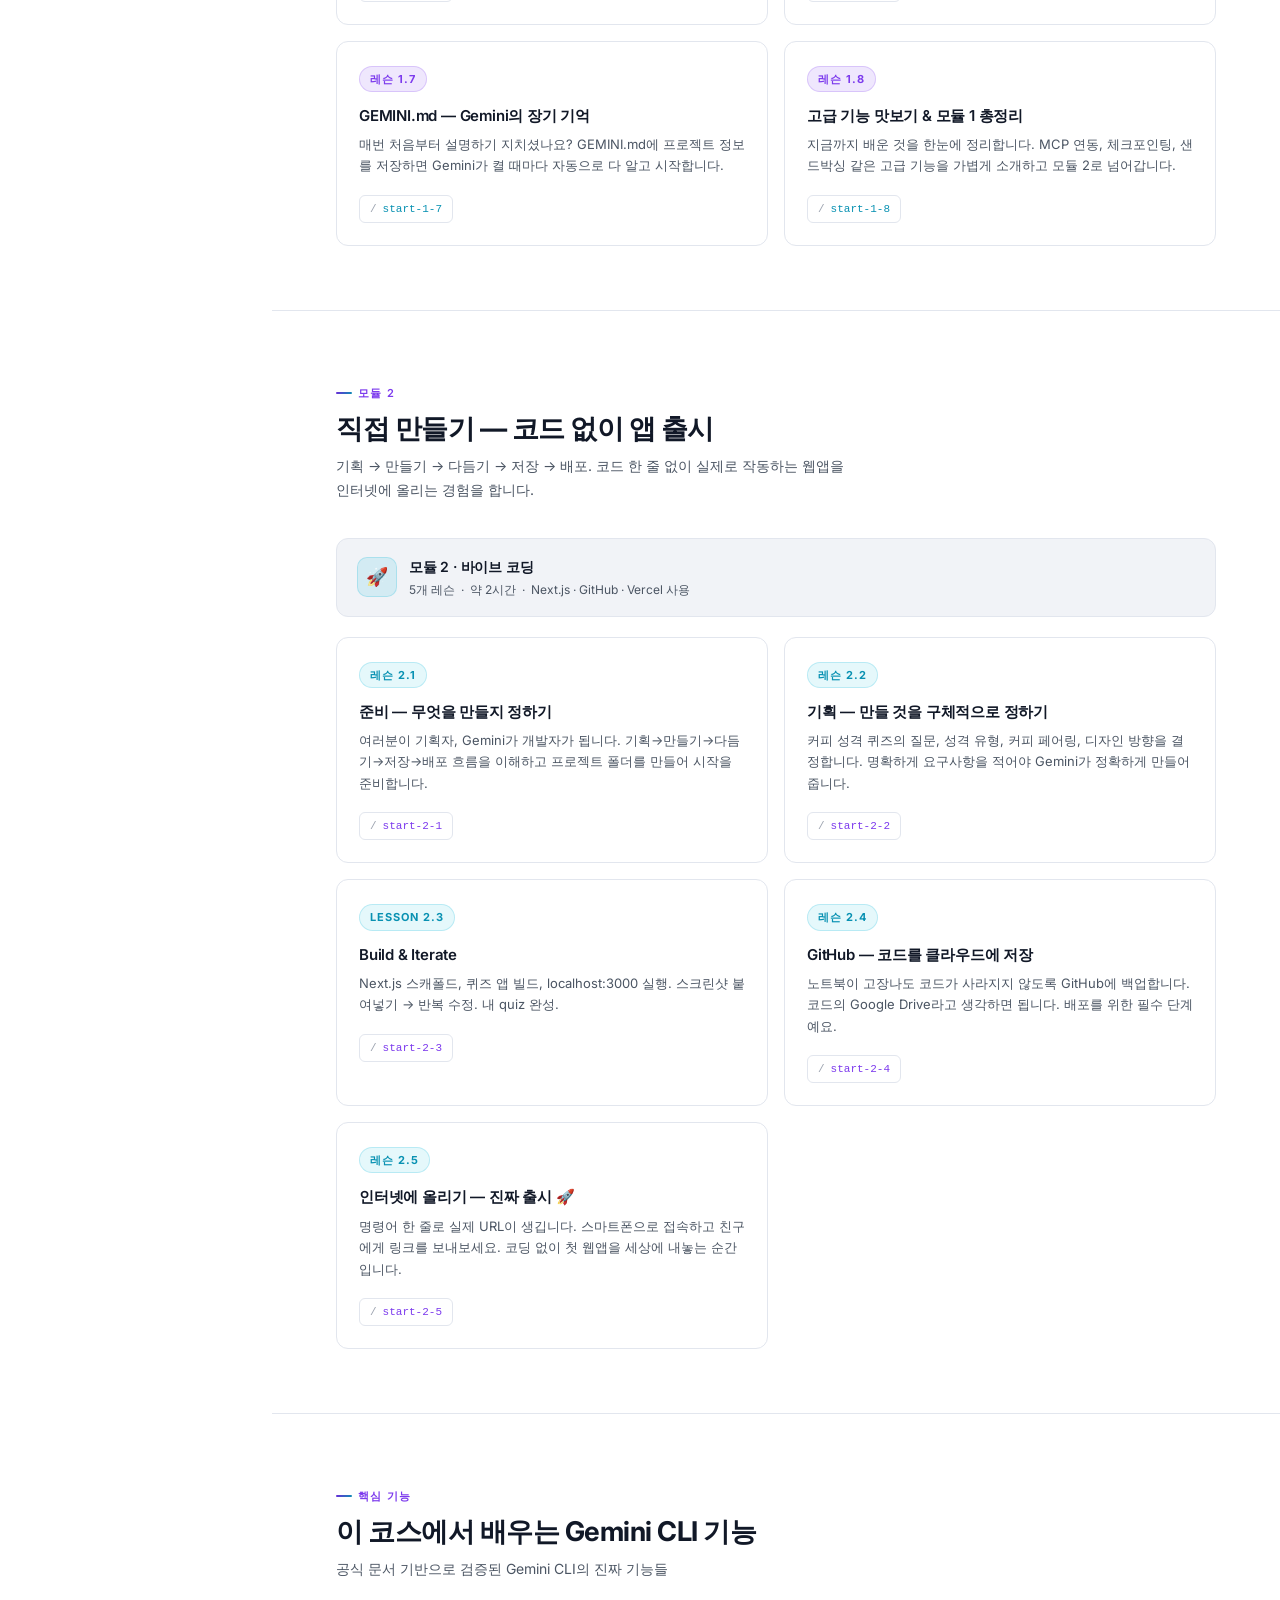
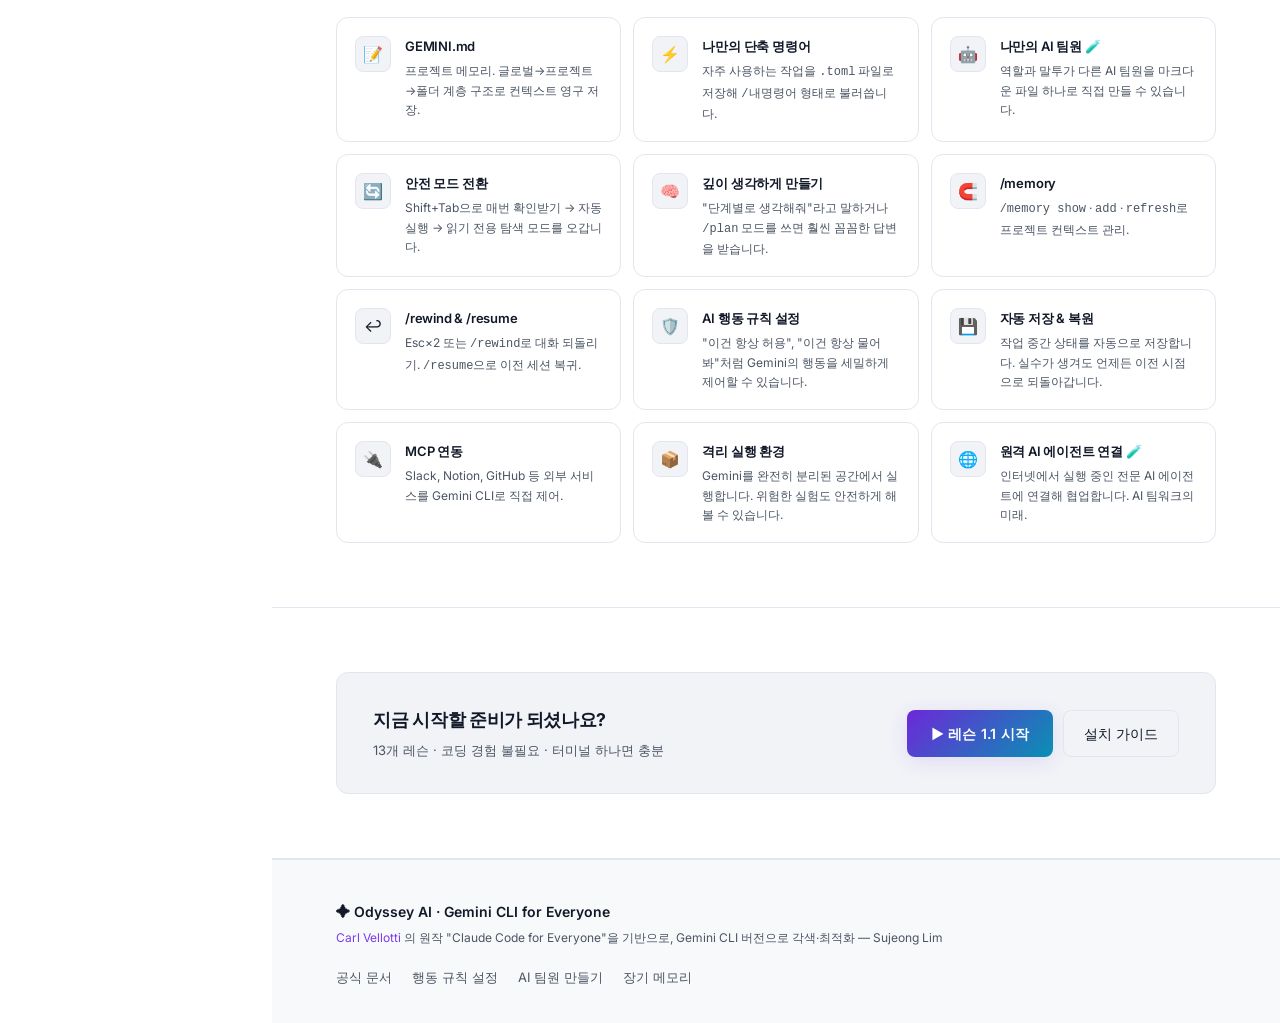
==== commit e4ff7bcc: "Add Antigravity download to preparation section" ====
--- a/index.html
+++ b/index.html
@@ -187,7 +187,27 @@
 
         <!-- Preparation Cards -->
         <div
-          style="display:grid; grid-template-columns: repeat(auto-fit, minmax(280px, 1fr)); gap: 16px; margin-bottom: 48px; max-width: 900px;">
+          style="display:grid; grid-template-columns: repeat(auto-fit, minmax(280px, 1fr)); gap: 16px; margin-bottom: 48px; max-width: 1000px;">
+
+          <!-- Antigravity -->
+          <div class="feature-item"
+            style="flex-direction: column; gap: 12px; padding: 24px; border-color: var(--accent-light);">
+            <div style="display: flex; align-items: center; gap: 10px;">
+              <div class="feature-icon" style="background: var(--accent-glow); border-color: rgba(124,58,237,0.3);">🛸
+              </div>
+              <h4 style="margin:0;">Antigravity</h4>
+            </div>
+            <p style="font-size: 13px; color: var(--text-muted); line-height: 1.6;">
+              이 코스를 함께 진행할 AI 코딩 어시스턴트입니다. 대화하며 코드를 작성하고 배포까지 도와줍니다.
+            </p>
+            <div style="display: flex; flex-direction: column; gap: 8px; width: 100%; margin-top: 8px;">
+              <a href="https://antigravity.google/download" target="_blank" class="btn-primary"
+                style="font-size: 12px; padding: 10px 12px; justify-content: center; background: var(--gradient-hero);">
+                Antigravity 다운로드 ↗
+              </a>
+            </div>
+          </div>
+
           <!-- Git & GitHub -->
           <div class="feature-item" style="flex-direction: column; gap: 12px; padding: 24px;">
             <div style="display: flex; align-items: center; gap: 10px;">
@@ -195,7 +215,7 @@
               <h4 style="margin:0;">Git & GitHub</h4>
             </div>
             <p style="font-size: 13px; color: var(--text-muted); line-height: 1.6;">
-              코드 관리와 저장을 위한 필수 도구입니다.
+              코드 관리와 저장을 위한 필수 도구입니다. GitHub 계정이 반드시 필요합니다.
             </p>
             <div style="display: flex; flex-direction: column; gap: 8px; width: 100%; margin-top: 8px;">
               <a href="https://git-scm.com/install/windows" target="_blank" class="btn-secondary"
@@ -210,7 +230,7 @@
           </div>
 
           <!-- Node.js -->
-          <div class="feature-item" style="flex-direction: column; gap: 12px; padding: 24px; grid-column: span 1.5;">
+          <div class="feature-item" style="flex-direction: column; gap: 12px; padding: 24px;">
             <div style="display: flex; align-items: center; gap: 10px;">
               <div class="feature-icon">📦</div>
               <h4 style="margin:0;">Node.js 설치</h4>
@@ -219,13 +239,12 @@
               Gemini CLI를 실행하기 위한 자바스크립트 환경입니다.
             </p>
             <div
-              style="background: var(--bg-surface); border: 1px solid var(--border); border-radius: var(--radius-sm); padding: 12px; font-size: 12px; width: 100%;">
+              style="background: var(--bg-surface); border: 1px solid var(--border); border-radius: var(--radius-sm); padding: 12px; font-size: 12px; width: 100%; margin-top: auto;">
               <ul style="list-style: none; display: flex; flex-direction: column; gap: 6px;">
                 <li>• <a href="https://nodejs.org/ko/download" target="_blank"
-                    style="color:var(--accent-light); font-weight:600; text-decoration: underline;">nodejs.org</a> 접속 후
+                    style="color:var(--accent-light); font-weight:600; text-decoration: underline;">nodejs.org</a>
                   <strong>LTS 버전</strong> 다운로드</li>
-                <li>• 설치 파일 실행 후 기본값(Next → Finish)으로 진행</li>
-                <li>• 터미널에서 <code>node -v</code> 입력 후 버전이 나오면 성공</li>
+                <li>• 설치 후 터미널에서 <code>node -v</code> 확인</li>
               </ul>
             </div>
           </div>
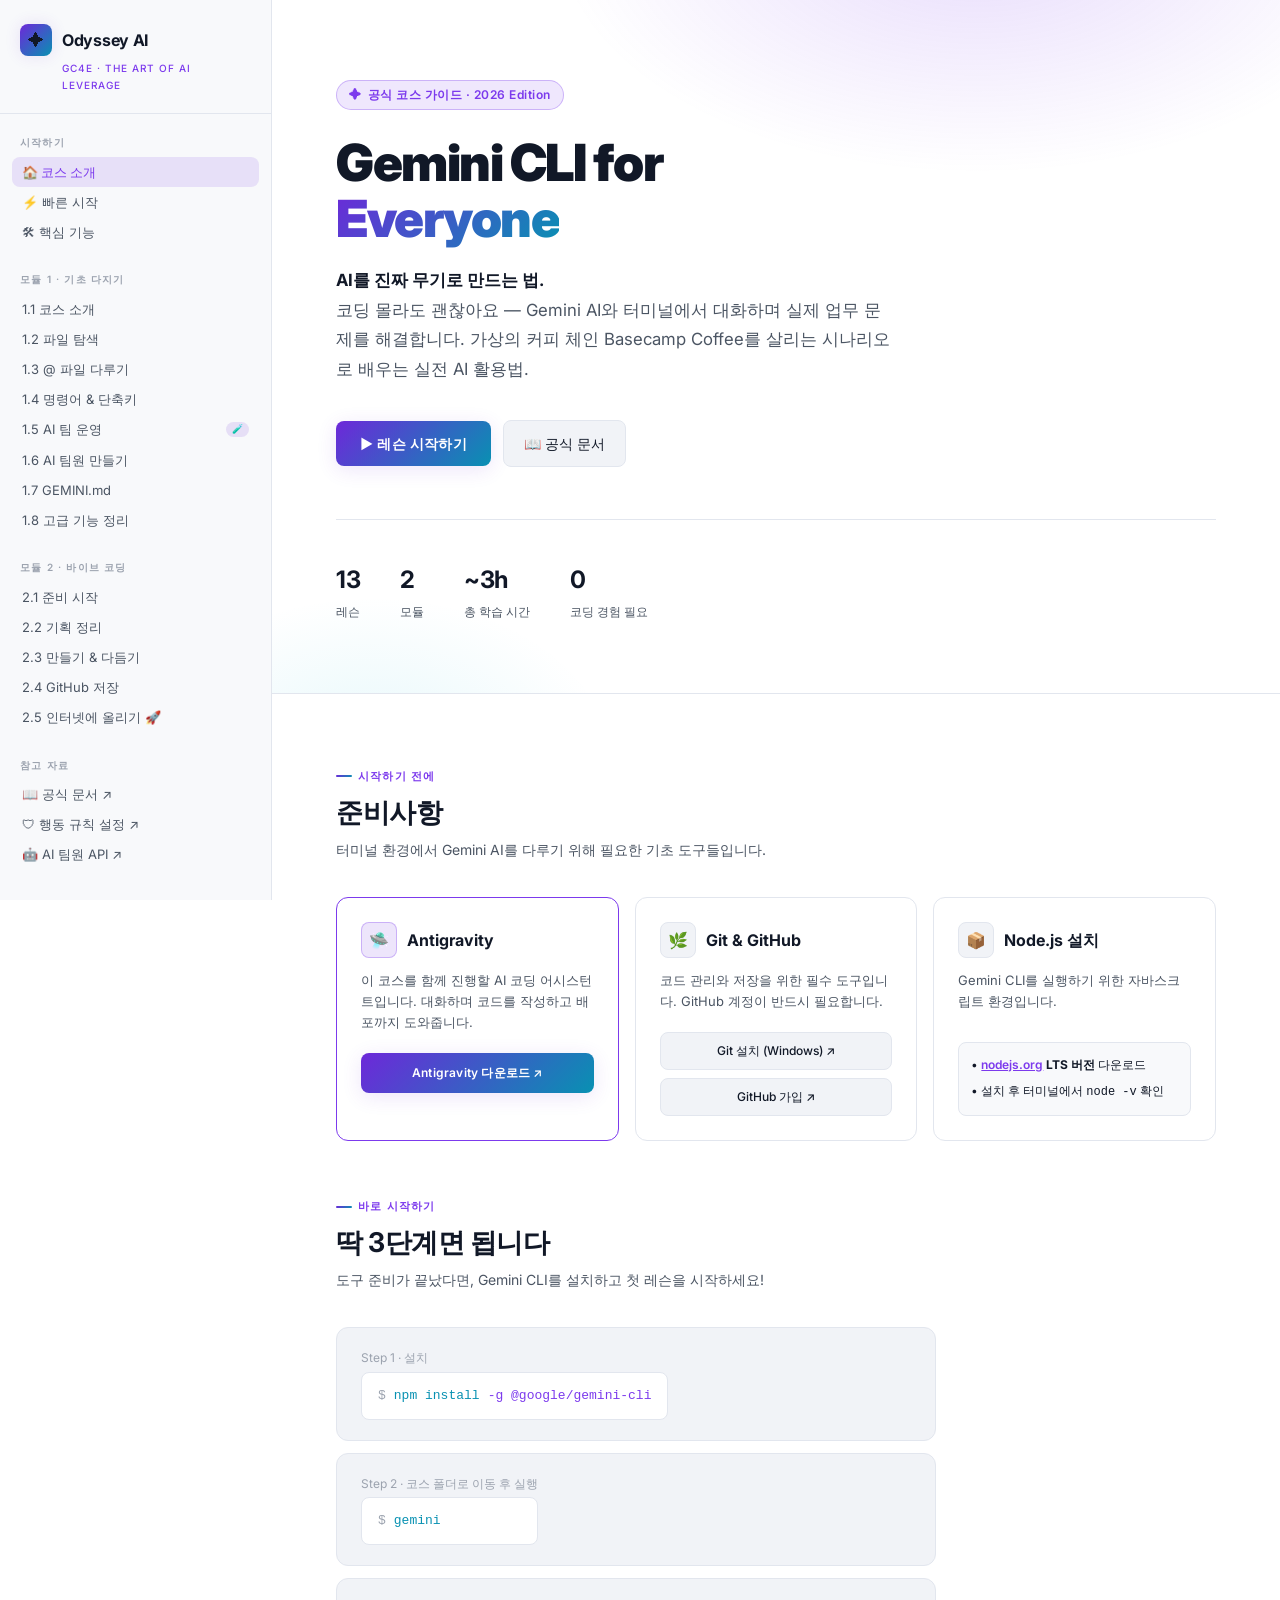
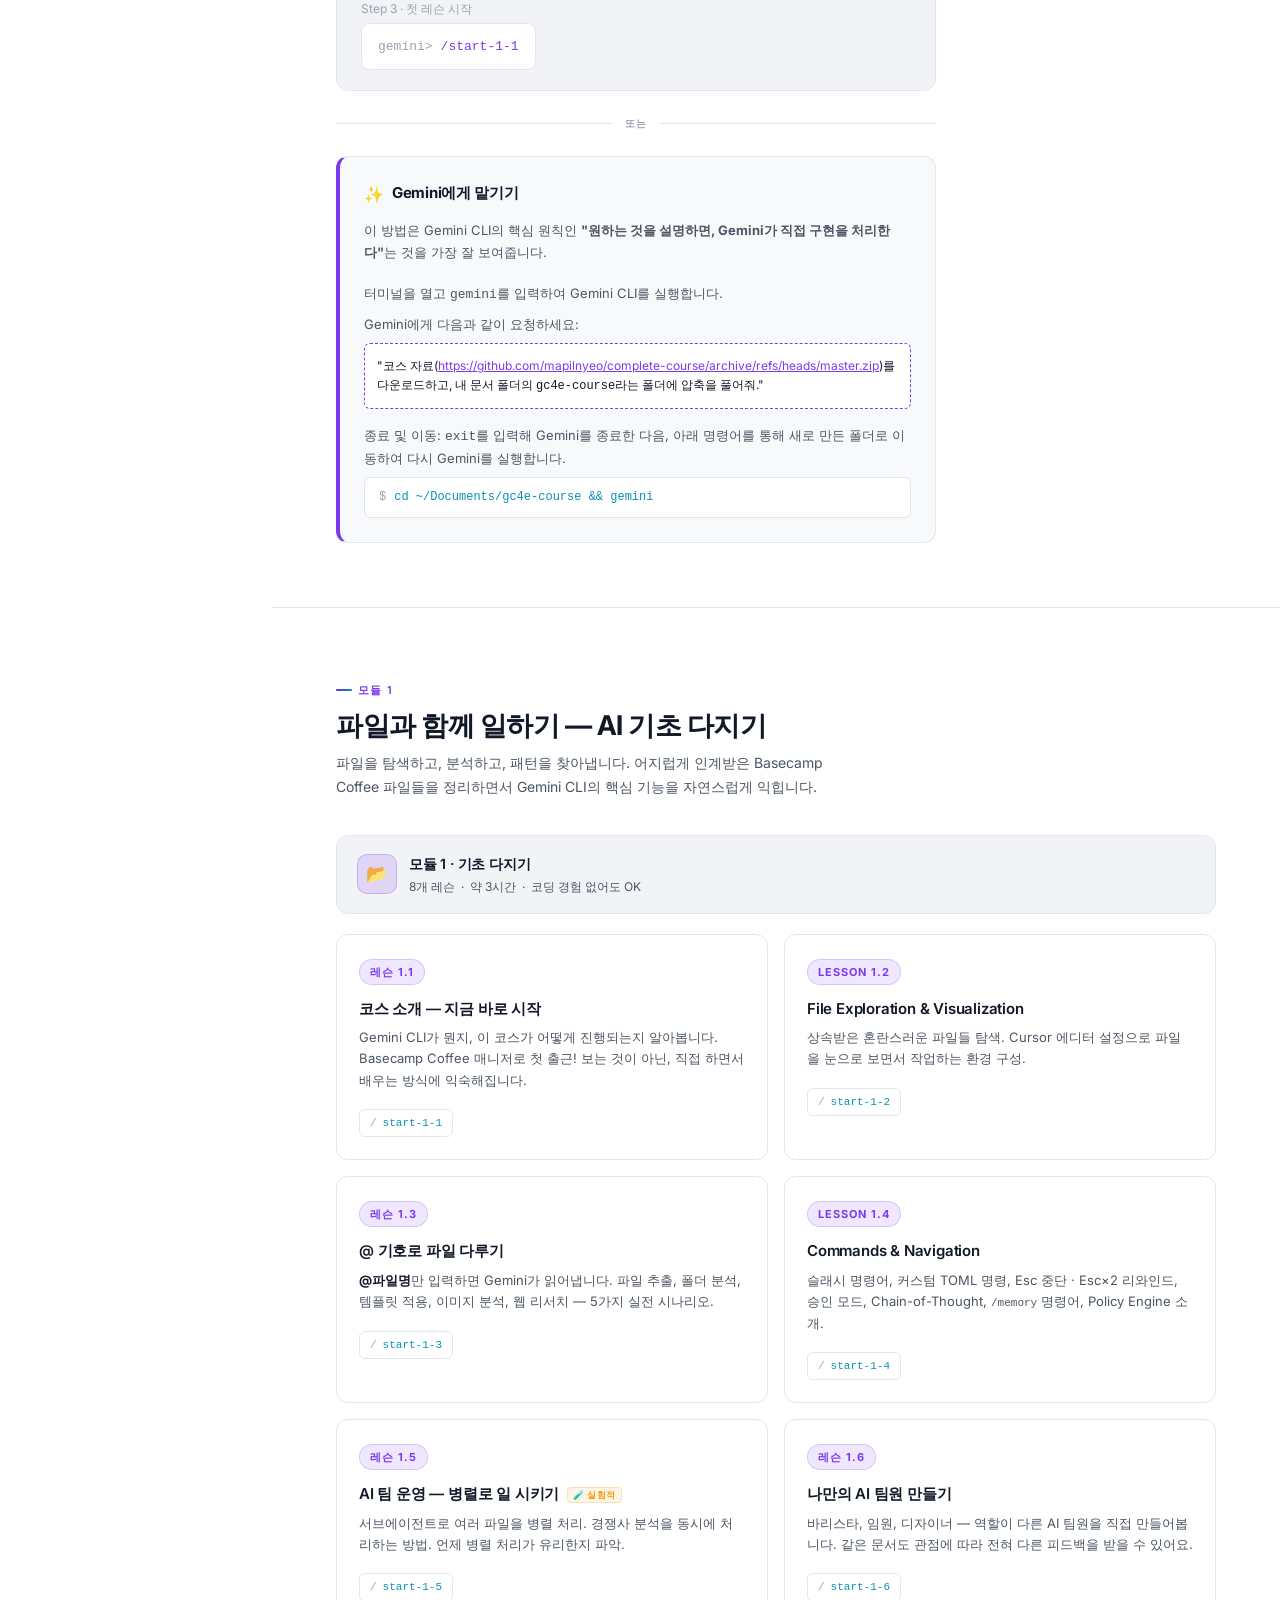
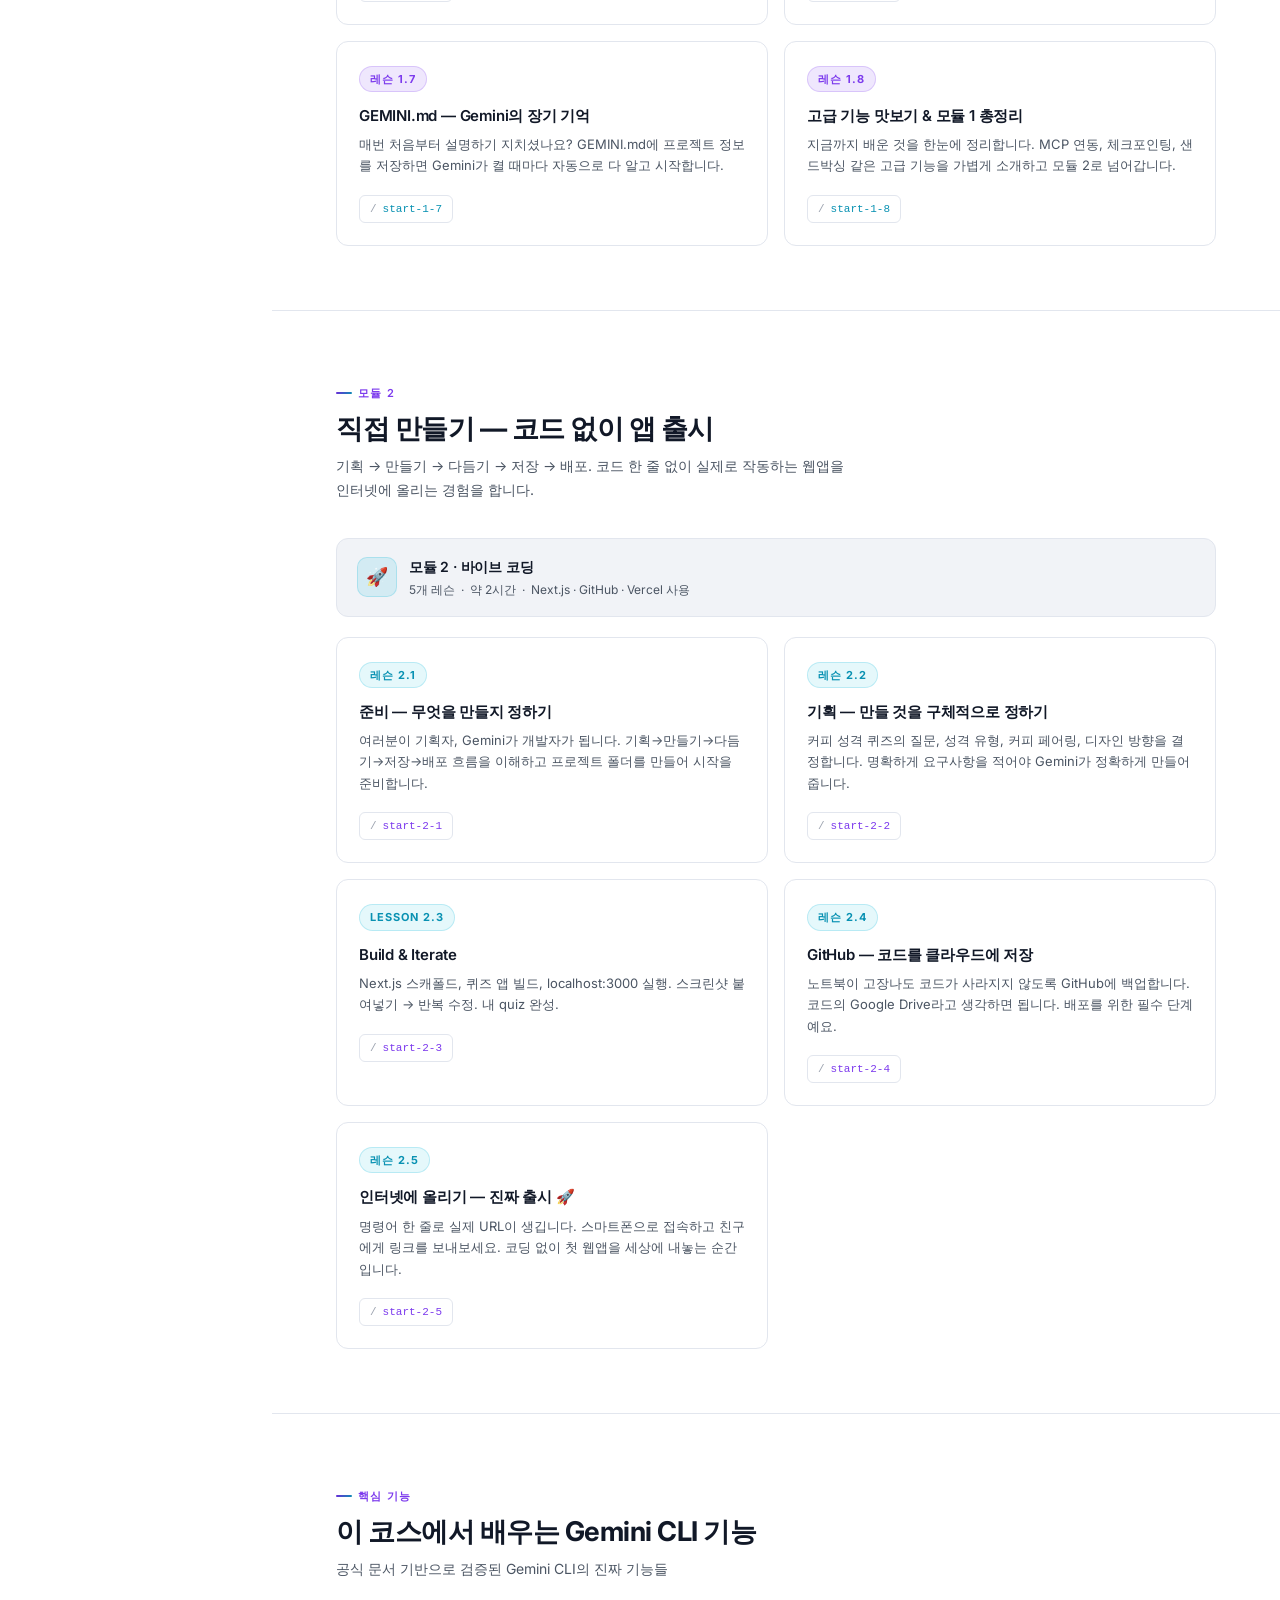
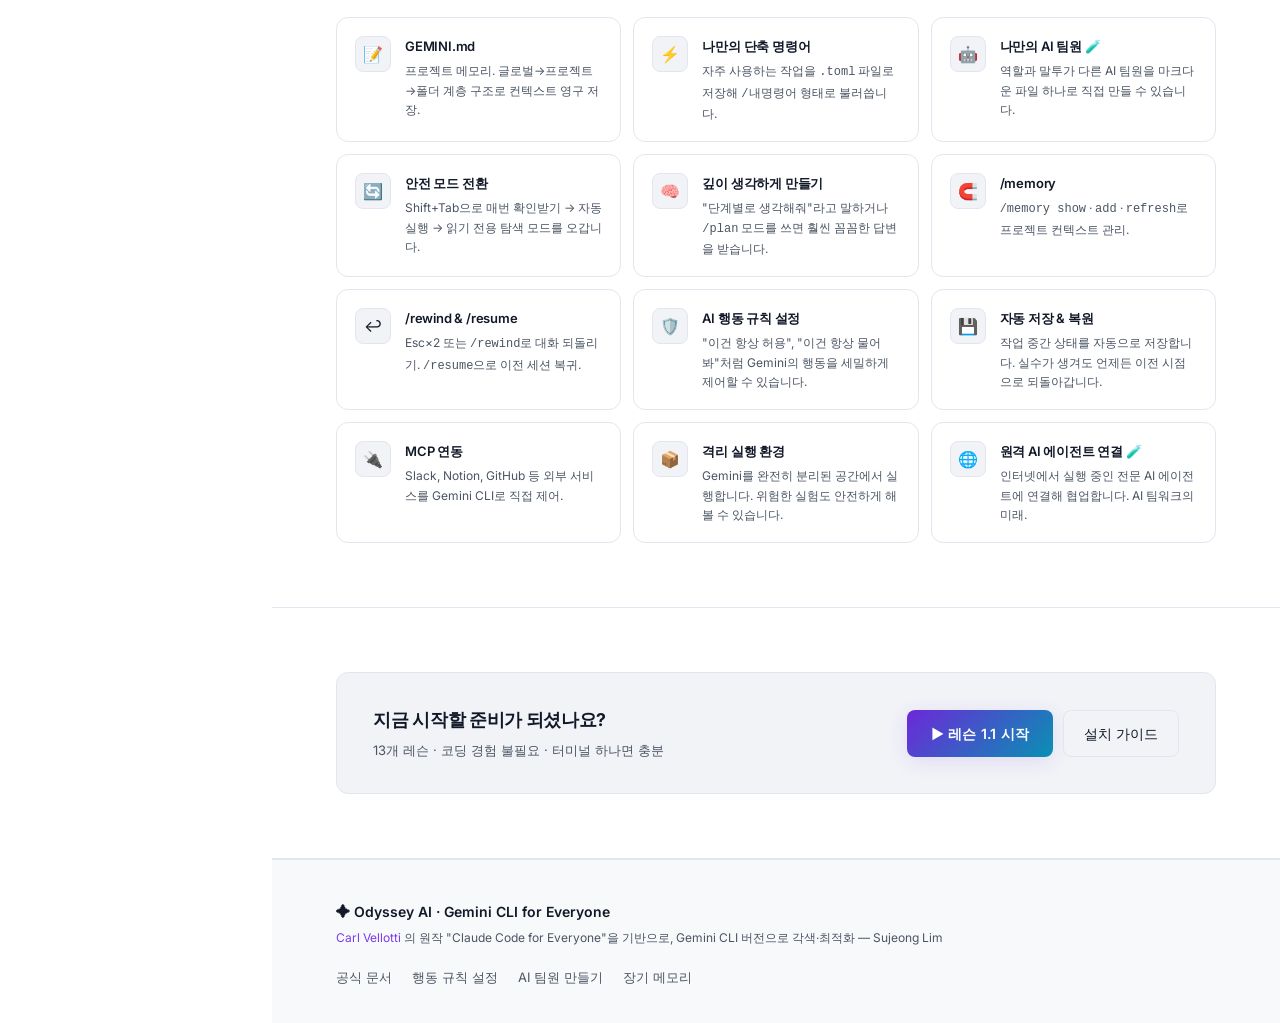
==== commit e81c45b5: "Update edition to 2026" ====
--- a/index.html
+++ b/index.html
@@ -134,7 +134,7 @@
         <div class="hero-bg" aria-hidden="true"></div>
 
         <div class="hero-eyebrow fade-up">
-          <span>✦</span> 공식 코스 가이드 · 2025 Edition
+          <span>✦</span> 공식 코스 가이드 · 2026 Edition
         </div>
 
         <h1 class="hero-title fade-up fade-up-delay-1">
@@ -243,7 +243,8 @@
               <ul style="list-style: none; display: flex; flex-direction: column; gap: 6px;">
                 <li>• <a href="https://nodejs.org/ko/download" target="_blank"
                     style="color:var(--accent-light); font-weight:600; text-decoration: underline;">nodejs.org</a>
-                  <strong>LTS 버전</strong> 다운로드</li>
+                  <strong>LTS 버전</strong> 다운로드
+                </li>
                 <li>• 설치 후 터미널에서 <code>node -v</code> 확인</li>
               </ul>
             </div>
